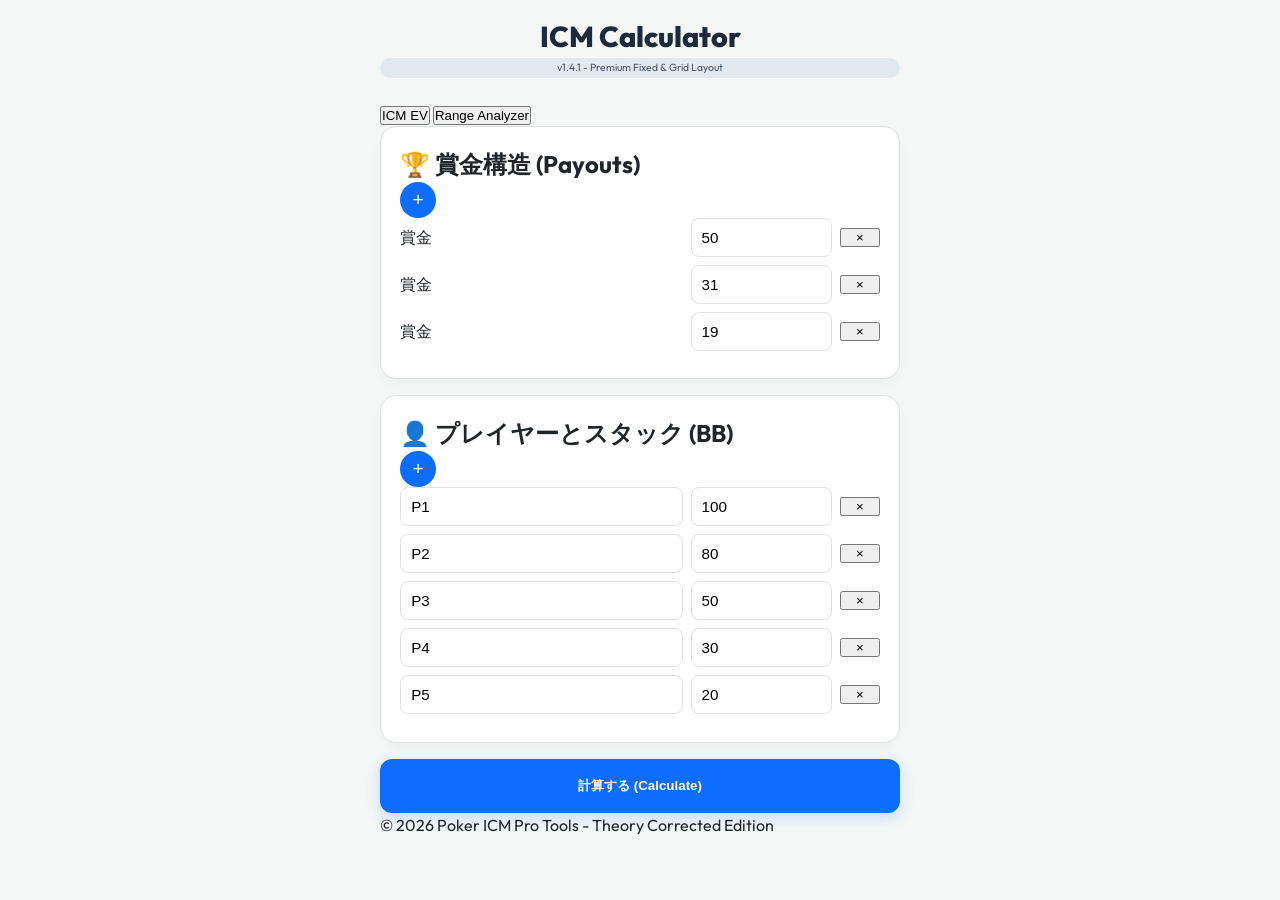
==== web/index.html @ 4cb3e979 "fix: v1.4.1 - Fix AA/KK equity model and enforce grid layout to prevent overflow. Restore rich analy" ====
<!DOCTYPE html>
<html lang="ja">
<head>
    <meta charset="UTF-8">
    <meta name="viewport" content="width=device-width, initial-scale=1.0, maximum-scale=1.0, user-scalable=no">
    <title>ICM Calculator - White v1.4.1</title>
    <link href="https://fonts.googleapis.com/css2?family=Outfit:wght@300;400;600;700;800&display=swap" rel="stylesheet">
    <link rel="stylesheet" href="style.css?v=1.4.1">
    <link rel="manifest" href="manifest.json?v=1.4.1">
</head>
<body>
    <div class="app-container">
        <header>
            <h1>ICM Calculator</h1>
            <div class="status-badge">v1.4.1 - Premium Fixed & Grid Layout</div>
        </header>

        <main>
            <div class="mode-switch">
                <button id="mode-icm" class="btn-tab active">ICM EV</button>
                <button id="mode-range" class="btn-tab">Range Analyzer</button>
            </div>

            <section class="card-section" id="payouts-section">
                <div class="section-header">
                    <h2><span class="icon">🏆</span> 賞金構造 (Payouts)</h2>
                    <button id="add-payout" class="btn-icon">+</button>
                </div>
                <div id="payout-list" class="input-list"></div>
            </section>

            <section class="card-section" id="players-section">
                <div class="section-header">
                    <h2><span class="icon">👤</span> プレイヤーとスタック (BB)</h2>
                    <button id="add-player" class="btn-icon">+</button>
                </div>
                <div id="player-list" class="input-list"></div>
            </section>

            <section class="card-section hidden" id="range-settings-section">
                <div class="section-header">
                    <h2><span class="icon">🎯</span> 分析設定 (vs All-in)</h2>
                </div>
                <div class="input-list">
                    <div class="input-row-range">
                        <label>Hero (あなた)</label>
                        <select id="hero-select" class="range-select"></select>
                    </div>
                    <div class="input-row-range">
                        <label>Villain (プッシュ側)</label>
                        <select id="villain-select" class="range-select"></select>
                    </div>
                    <div class="input-row-range">
                        <label>相手のプッシュレンジ (選択してください)</label>
                        <div class="villain-heatmap-wrapper">
                            <div id="villain-heatmap-grid" class="heatmap-grid selection-grid"></div>
                        </div>
                        <div class="range-info">
                            選択されたレンジ: <span id="villain-range-display">0.0%</span>
                            (<span id="villain-combos-display">0</span> / 1326 combos)
                        </div>
                    </div>
                    <div class="input-row-range">
                        <label>特定ハンド評価 (例: AhKd)</label>
                        <input type="text" id="specific-hand-input" placeholder="AhKd" class="text-input">
                    </div>
                </div>
            </section>

            <div class="action-container">
                <button id="calc-btn" class="btn-primary">計算する (Calculate)</button>
            </div>

            <section class="results-section hidden" id="heatmap-section">
                <h2>分析結果 (分析詳細)</h2>
                <div class="calculation-summary" id="calculation-summary-area">
                    <!-- Calculation details injected here -->
                </div>
                <div class="heatmap-wrapper">
                    <div id="heatmap-grid" class="heatmap-grid"></div>
                </div>
                <div class="heatmap-legend">
                    <span class="legend-item"><span class="box call"></span> Call</span>
                    <span class="legend-item"><span class="box fold"></span> Fold</span>
                    <span id="req-equity-display" class="req-equity">Req. Equity: 0%</span>
                </div>
            </section>

            <section class="results-section hidden" id="results-display">
                <h2>計算結果 (Prize EV)</h2>
                <div id="result-list" class="result-cards"></div>
                <div class="total-prize-pool">
                    合計賞金: <span id="total-payout-display">0</span>
                </div>
            </section>
        </main>

        <footer>
            <p>© 2026 Poker ICM Pro Tools - Theory Corrected Edition</p>
        </footer>
    </div>
    <script src="app.js?v=1.4.1"></script>
</body>
</html>
---- web/style.css ----
:root {
    --bg-light: #f4f7f6;
    --card-bg: #ffffff;
    --primary: #0d6efd;
    --primary-glow: rgba(13, 110, 253, 0.2);
    --text-main: #212529;
    --text-dim: #6c757d;
    --border: #dee2e6;
    --danger: #dc3545;
    --success: #198754;
    --warning: #ffc107;
}

* { box-sizing: border-box; margin: 0; padding: 0; }

body {
    font-family: 'Outfit', sans-serif;
    background-color: var(--bg-light);
    color: var(--text-main);
    line-height: 1.5;
    overflow-x: hidden;
}

.app-container {
    max-width: 550px;
    margin: 0 auto;
    padding: 15px;
}

header { text-align: center; margin-bottom: 1.5rem; }
h1 { font-size: 1.8rem; font-weight: 800; color: #1e293b; }

.status-badge {
    font-size: 0.65rem;
    padding: 2px 10px;
    background: #e2e8f0;
    border-radius: 100px;
    color: #475569;
}

.card-section {
    background: var(--card-bg);
    border: 1px solid var(--border);
    border-radius: 16px;
    padding: 1.2rem;
    margin-bottom: 1rem;
    box-shadow: 0 4px 12px rgba(0, 0, 0, 0.03);
}

.input-row {
    display: grid;
    grid-template-columns: 2fr 1fr 40px; /* 名前、数値、削除ボタン */
    gap: 8px;
    align-items: center;
    margin-bottom: 8px;
    width: 100%;
}

@media (max-width: 400px) {
    .input-row {
        grid-template-columns: 1fr 80px 40px;
    }
}

input, select {
    width: 100%;
    min-width: 0; /* Important! Prevents overflow in flex/grid */
    background: #ffffff;
    border: 1px solid var(--border);
    padding: 10px;
    border-radius: 8px;
    font-size: 0.95rem;
}

.btn-icon {
    background: var(--primary);
    color: white; border: none;
    width: 36px; height: 36px; border-radius: 50%;
    cursor: pointer; font-size: 1.2rem;
}

.btn-primary {
    width: 100%; padding: 18px; border-radius: 12px; border: none;
    background: var(--primary); color: white; font-weight: 700;
    box-shadow: 0 5px 15px var(--primary-glow);
}

/* 分析結果表示の復元 */
.res-card {
    background: #ffffff;
    border: 1px solid var(--border);
    border-radius: 16px;
    padding: 1.2rem;
    margin-bottom: 12px;
    border-left: 6px solid var(--primary);
    box-shadow: 0 2px 8px rgba(0,0,0,0.05);
}

.res-card-main {
    display: flex;
    justify-content: space-between;
    align-items: center;
}

.res-player { font-size: 1.1rem; font-weight: 700; }
.avg-bf-tag {
    font-size: 0.7rem; background: #f1f5f9; color: var(--primary);
    padding: 2px 8px; border-radius: 4px; margin-left: 8px;
}
.res-risk { font-size: 0.75rem; color: #f59e0b; margin-top: 2px; }
.res-ev { font-size: 1.5rem; font-weight: 800; color: var(--success); }

.res-bf-details {
    margin-top: 12px;
    padding-top: 10px;
    border-top: 1px dashed #e2e8f0;
    display: grid;
    grid-template-columns: repeat(auto-fit, minmax(130px, 1fr));
    gap: 10px;
}

.bf-row { font-size: 0.8rem; color: #64748b; }
.bf-re { color: var(--danger); font-weight: 700; font-size: 0.75rem; }

/* ヒートマップ */
.heatmap-wrapper {
    background: #fff; padding: 2px; border: 1px solid var(--border);
    border-radius: 8px; margin: 15px 0; overflow-x: auto;
}
.heatmap-grid { display: grid; grid-template-columns: repeat(13, 1fr); gap: 1px; min-width: 320px; }
.hand-cell {
    aspect-ratio: 1/1; display: flex; flex-direction: column;
    align-items: center; justify-content: center;
    font-size: 0.45rem; background: #f8fafc; color: #94a3b8;
}
.hand-cell.call { background: var(--success); color: white; font-weight: 700; }
.hand-cell.hero-target { outline: 3px solid #000; z-index: 5; }

.hidden { display: none; }
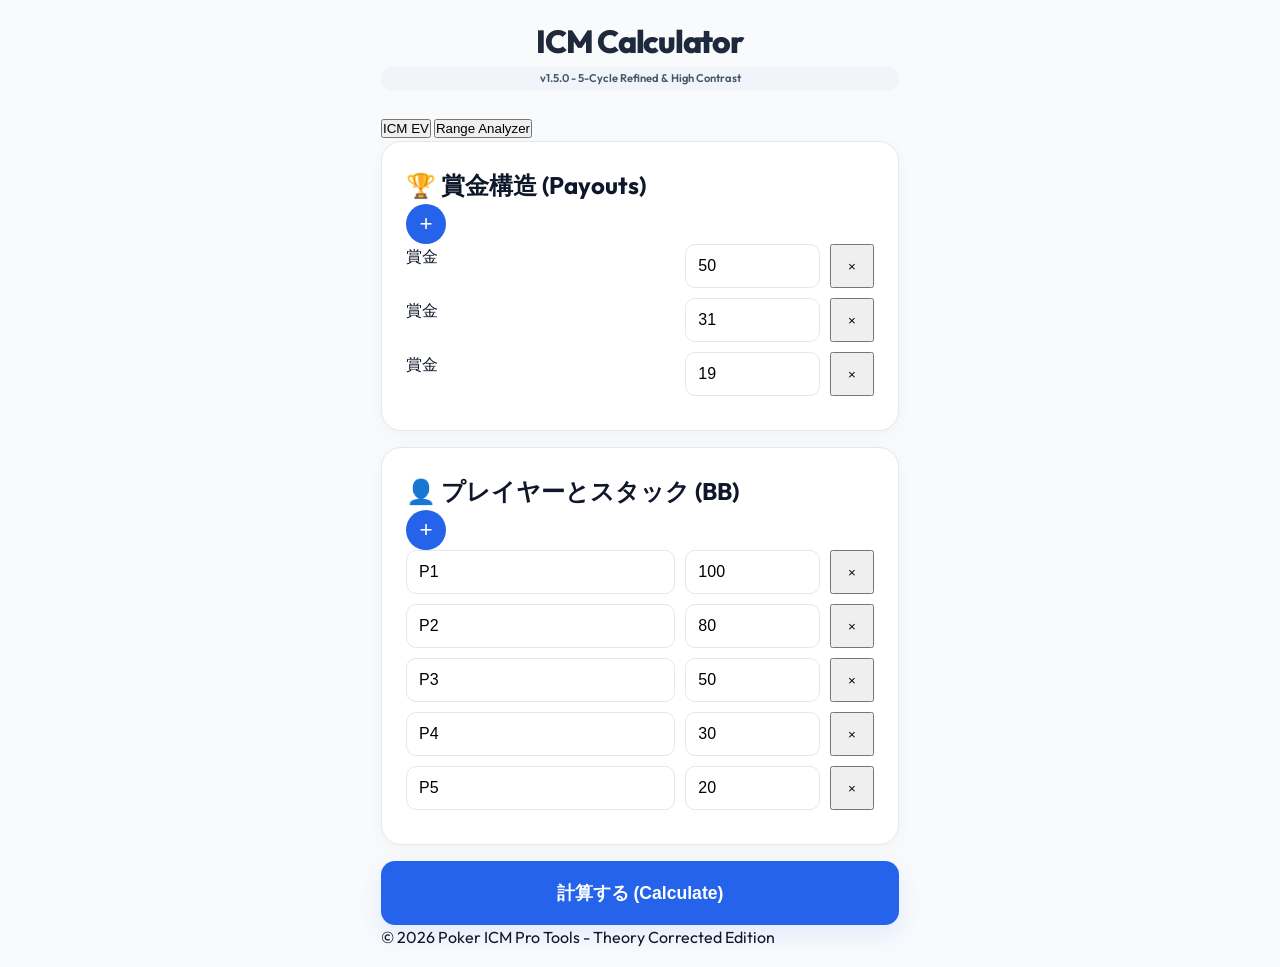
==== commit 0ecb6906: "release: v1.5.0 - Final Refined Edition. 5-cycle optimization of math, UI, and UX. High contrast col" ====
--- a/web/index.html
+++ b/web/index.html
@@ -3,16 +3,16 @@
 <head>
     <meta charset="UTF-8">
     <meta name="viewport" content="width=device-width, initial-scale=1.0, maximum-scale=1.0, user-scalable=no">
-    <title>ICM Calculator - White v1.4.1</title>
+    <title>ICM Calculator - White v1.5.0</title>
     <link href="https://fonts.googleapis.com/css2?family=Outfit:wght@300;400;600;700;800&display=swap" rel="stylesheet">
-    <link rel="stylesheet" href="style.css?v=1.4.1">
-    <link rel="manifest" href="manifest.json?v=1.4.1">
+    <link rel="stylesheet" href="style.css?v=1.5.0">
+    <link rel="manifest" href="manifest.json?v=1.5.0">
 </head>
 <body>
     <div class="app-container">
         <header>
             <h1>ICM Calculator</h1>
-            <div class="status-badge">v1.4.1 - Premium Fixed & Grid Layout</div>
+            <div class="status-badge">v1.5.0 - 5-Cycle Refined & High Contrast</div>
         </header>
 
         <main>
@@ -99,6 +99,6 @@
             <p>© 2026 Poker ICM Pro Tools - Theory Corrected Edition</p>
         </footer>
     </div>
-    <script src="app.js?v=1.4.1"></script>
+    <script src="app.js?v=1.5.0"></script>
 </body>
 </html>
--- a/web/style.css
+++ b/web/style.css
@@ -1,14 +1,15 @@
 :root {
-    --bg-light: #f4f7f6;
+    --bg-light: #f8fafc;
     --card-bg: #ffffff;
-    --primary: #0d6efd;
-    --primary-glow: rgba(13, 110, 253, 0.2);
-    --text-main: #212529;
-    --text-dim: #6c757d;
-    --border: #dee2e6;
-    --danger: #dc3545;
-    --success: #198754;
-    --warning: #ffc107;
+    --primary: #2563eb;
+    --primary-glow: rgba(37, 99, 235, 0.1);
+    --text-main: #0f172a;
+    --text-dim: #64748b;
+    --border: #e2e8f0;
+    --danger: #ef4444;    /* 鮮やかな赤 */
+    --success: #22c55e;   /* 鮮やかな緑 */
+    --warning: #f59e0b;
+    --accent: #edf2f7;
 }
 
 * { box-sizing: border-box; margin: 0; padding: 0; }
@@ -17,123 +18,109 @@
     font-family: 'Outfit', sans-serif;
     background-color: var(--bg-light);
     color: var(--text-main);
-    line-height: 1.5;
-    overflow-x: hidden;
+    line-height: 1.6;
 }
 
 .app-container {
     max-width: 550px;
     margin: 0 auto;
-    padding: 15px;
+    padding: 16px;
 }
 
 header { text-align: center; margin-bottom: 1.5rem; }
-h1 { font-size: 1.8rem; font-weight: 800; color: #1e293b; }
+h1 { font-size: 2rem; font-weight: 800; color: #1e293b; letter-spacing: -0.04em; }
 
 .status-badge {
-    font-size: 0.65rem;
-    padding: 2px 10px;
-    background: #e2e8f0;
-    border-radius: 100px;
-    color: #475569;
+    font-size: 0.7rem; padding: 3px 12px; background: #f1f5f9;
+    border-radius: 100px; color: #475569; font-weight: 600;
 }
 
 .card-section {
     background: var(--card-bg);
     border: 1px solid var(--border);
-    border-radius: 16px;
-    padding: 1.2rem;
+    border-radius: 20px;
+    padding: 1.5rem;
     margin-bottom: 1rem;
-    box-shadow: 0 4px 12px rgba(0, 0, 0, 0.03);
+    box-shadow: 0 4px 20px rgba(0, 0, 0, 0.03);
 }
 
 .input-row {
     display: grid;
-    grid-template-columns: 2fr 1fr 40px; /* 名前、数値、削除ボタン */
-    gap: 8px;
-    align-items: center;
-    margin-bottom: 8px;
-    width: 100%;
-}
-
-@media (max-width: 400px) {
-    .input-row {
-        grid-template-columns: 1fr 80px 40px;
-    }
+    grid-template-columns: 2fr 1fr 44px;
+    gap: 10px;
+    margin-bottom: 10px;
 }
 
 input, select {
-    width: 100%;
-    min-width: 0; /* Important! Prevents overflow in flex/grid */
-    background: #ffffff;
-    border: 1px solid var(--border);
-    padding: 10px;
-    border-radius: 8px;
-    font-size: 0.95rem;
+    width: 100%; min-width: 0;
+    background: #ffffff; border: 1px solid var(--border);
+    padding: 12px; border-radius: 10px; font-size: 1rem;
+    transition: all 0.2s;
 }
 
+input:focus { border-color: var(--primary); outline: none; box-shadow: 0 0 0 4px var(--primary-glow); }
+
 .btn-icon {
-    background: var(--primary);
-    color: white; border: none;
-    width: 36px; height: 36px; border-radius: 50%;
-    cursor: pointer; font-size: 1.2rem;
+    background: var(--primary); color: white; border: none;
+    width: 40px; height: 40px; border-radius: 50%;
+    cursor: pointer; font-size: 1.4rem; display: flex; align-items: center; justify-content: center;
 }
 
 .btn-primary {
-    width: 100%; padding: 18px; border-radius: 12px; border: none;
-    background: var(--primary); color: white; font-weight: 700;
-    box-shadow: 0 5px 15px var(--primary-glow);
+    width: 100%; padding: 20px; border-radius: 14px; border: none;
+    background: var(--primary); color: white; font-weight: 800; font-size: 1.1rem;
+    cursor: pointer; box-shadow: 0 10px 25px var(--primary-glow);
 }
 
-/* 分析結果表示の復元 */
+/* 分析結果：リッチ版の完全復元・進化 */
 .res-card {
-    background: #ffffff;
-    border: 1px solid var(--border);
-    border-radius: 16px;
-    padding: 1.2rem;
-    margin-bottom: 12px;
-    border-left: 6px solid var(--primary);
-    box-shadow: 0 2px 8px rgba(0,0,0,0.05);
+    background: #ffffff; border: 1px solid var(--border);
+    border-radius: 16px; padding: 1.5rem; margin-bottom: 15px;
+    border-left: 8px solid var(--primary);
+    box-shadow: 0 10px 15px -3px rgba(0, 0, 0, 0.04);
 }
 
-.res-card-main {
-    display: flex;
-    justify-content: space-between;
-    align-items: center;
+.res-card-main { display: flex; justify-content: space-between; align-items: flex-start; }
+.res-player { font-size: 1.25rem; font-weight: 800; color: #1e293b; }
+.avg-bf-tag {
+    font-size: 0.75rem; background: #eff6ff; color: var(--primary);
+    padding: 2px 10px; border-radius: 6px; margin-left: 5px; font-weight: 700;
+}
+.res-risk { font-size: 0.85rem; color: var(--warning); font-weight: 600; margin-top: 4px; }
+.res-ev { font-size: 1.8rem; font-weight: 900; color: var(--success); }
+
+.res-bf-details {
+    margin-top: 15px; padding-top: 12px; border-top: 2px solid #f1f5f9;
+    display: grid; grid-template-columns: repeat(auto-fit, minmax(140px, 1fr)); gap: 12px;
 }
 
-.res-player { font-size: 1.1rem; font-weight: 700; }
-.avg-bf-tag {
-    font-size: 0.7rem; background: #f1f5f9; color: var(--primary);
-    padding: 2px 8px; border-radius: 4px; margin-left: 8px;
-}
-.res-risk { font-size: 0.75rem; color: #f59e0b; margin-top: 2px; }
-.res-ev { font-size: 1.5rem; font-weight: 800; color: var(--success); }
+.bf-row { font-size: 0.85rem; color: #475569; padding: 6px; background: #f8fafc; border-radius: 8px; }
+.bf-val { font-weight: 800; color: #1e293b; }
+.bf-re { display: block; font-size: 0.75rem; color: var(--danger); font-weight: 700; }
 
-.res-bf-details {
-    margin-top: 12px;
-    padding-top: 10px;
-    border-top: 1px dashed #e2e8f0;
-    display: grid;
-    grid-template-columns: repeat(auto-fit, minmax(130px, 1fr));
-    gap: 10px;
-}
-
-.bf-row { font-size: 0.8rem; color: #64748b; }
-.bf-re { color: var(--danger); font-weight: 700; font-size: 0.75rem; }
-
-/* ヒートマップ */
+/* ヒートマップ：視認性の極大化 */
 .heatmap-wrapper {
-    background: #fff; padding: 2px; border: 1px solid var(--border);
-    border-radius: 8px; margin: 15px 0; overflow-x: auto;
+    background: #0f172a; padding: 3px; border-radius: 12px;
+    margin: 20px 0; overflow-x: auto;
 }
 .heatmap-grid { display: grid; grid-template-columns: repeat(13, 1fr); gap: 1px; min-width: 320px; }
 .hand-cell {
     aspect-ratio: 1/1; display: flex; flex-direction: column;
     align-items: center; justify-content: center;
-    font-size: 0.45rem; background: #f8fafc; color: #94a3b8;
+    font-size: 0.45rem; background: #1e293b; color: #64748b;
 }
-.hand-cell.call { background: var(--success); color: white; font-weight: 700; }
-.hand-cell.hero-target { outline: 3px solid #000; z-index: 5; }
+
+.hand-cell.call { background: var(--success); color: white; font-weight: 800; }
+.hand-cell.fold { background: #ef4444; color: white; opacity: 0.8; } /* 赤を復元 */
+.hand-cell .eq-val { font-size: 0.35rem; opacity: 0.9; margin-top: 1px; }
+
+.hand-cell.hero-target { outline: 4px solid #fff; box-shadow: 0 0 15px rgba(255,255,255,0.5); z-index: 10; }
 
 .hidden { display: none; }
+
+@media (max-width: 480px) {
+    .app-container { padding: 8px; }
+    h1 { font-size: 1.6rem; }
+    .res-player { font-size: 1.1rem; }
+    .res-ev { font-size: 1.5rem; }
+}
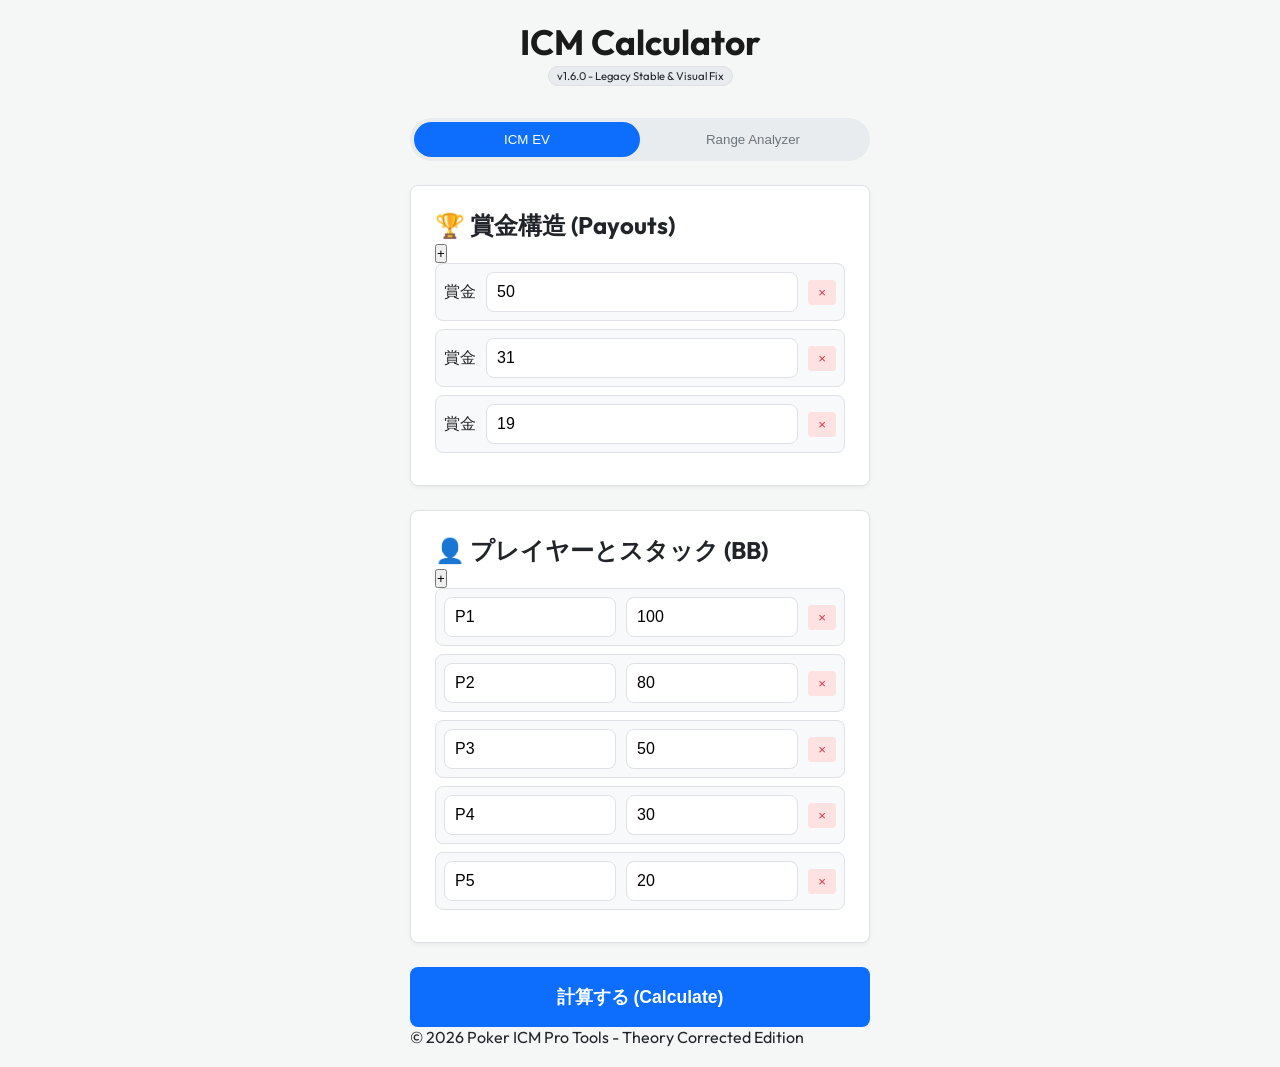
==== commit 867e2d20: "revert: Rollback to stable v1.2.1 based UI/Logic (v1.6.0). Fixed selection color bug." ====
--- a/web/index.html
+++ b/web/index.html
@@ -3,16 +3,16 @@
 <head>
     <meta charset="UTF-8">
     <meta name="viewport" content="width=device-width, initial-scale=1.0, maximum-scale=1.0, user-scalable=no">
-    <title>ICM Calculator - White v1.5.0</title>
+    <title>ICM Calculator - White v1.6.0</title>
     <link href="https://fonts.googleapis.com/css2?family=Outfit:wght@300;400;600;700;800&display=swap" rel="stylesheet">
-    <link rel="stylesheet" href="style.css?v=1.5.0">
-    <link rel="manifest" href="manifest.json?v=1.5.0">
+    <link rel="stylesheet" href="style.css?v=1.6.0">
+    <link rel="manifest" href="manifest.json?v=1.6.0">
 </head>
 <body>
     <div class="app-container">
         <header>
             <h1>ICM Calculator</h1>
-            <div class="status-badge">v1.5.0 - 5-Cycle Refined & High Contrast</div>
+            <div class="status-badge">v1.6.0 - Legacy Stable & Visual Fix</div>
         </header>
 
         <main>
@@ -99,6 +99,6 @@
             <p>© 2026 Poker ICM Pro Tools - Theory Corrected Edition</p>
         </footer>
     </div>
-    <script src="app.js?v=1.5.0"></script>
+    <script src="app.js?v=1.6.0"></script>
 </body>
 </html>
--- a/web/style.css
+++ b/web/style.css
@@ -1,126 +1,100 @@
 :root {
-    --bg-light: #f8fafc;
+    --bg-light: #f4f7f6;
     --card-bg: #ffffff;
-    --primary: #2563eb;
-    --primary-glow: rgba(37, 99, 235, 0.1);
-    --text-main: #0f172a;
-    --text-dim: #64748b;
-    --border: #e2e8f0;
-    --danger: #ef4444;    /* 鮮やかな赤 */
-    --success: #22c55e;   /* 鮮やかな緑 */
-    --warning: #f59e0b;
-    --accent: #edf2f7;
+    --primary: #0d6efd;
+    --text-main: #212529;
+    --text-dim: #6c757d;
+    --border: #dee2e6;
+    --danger: #dc3545;
+    --success: #198754;
+    --warning: #ffc107;
+    --orange: #fd7e14;
 }
 
 * { box-sizing: border-box; margin: 0; padding: 0; }
 
 body {
-    font-family: 'Outfit', sans-serif;
+    font-family: 'Outfit', -apple-system, sans-serif;
     background-color: var(--bg-light);
     color: var(--text-main);
-    line-height: 1.6;
 }
 
 .app-container {
-    max-width: 550px;
+    max-width: 500px;
     margin: 0 auto;
-    padding: 16px;
+    padding: 20px;
 }
 
-header { text-align: center; margin-bottom: 1.5rem; }
-h1 { font-size: 2rem; font-weight: 800; color: #1e293b; letter-spacing: -0.04em; }
+header { text-align: center; margin-bottom: 2rem; }
+h1 { font-size: 2.2rem; font-weight: 700; color: #1a1a1a; }
 
 .status-badge {
-    font-size: 0.7rem; padding: 3px 12px; background: #f1f5f9;
-    border-radius: 100px; color: #475569; font-weight: 600;
+    display: inline-block; font-size: 0.7rem; padding: 2px 8px;
+    background: #e9ecef; border: 1px solid var(--border); border-radius: 100px;
 }
 
 .card-section {
-    background: var(--card-bg);
-    border: 1px solid var(--border);
-    border-radius: 20px;
-    padding: 1.5rem;
-    margin-bottom: 1rem;
-    box-shadow: 0 4px 20px rgba(0, 0, 0, 0.03);
+    background: var(--card-bg); border: 1px solid var(--border);
+    border-radius: 8px; padding: 1.5rem; margin-bottom: 1.5rem;
+    box-shadow: 0 2px 4px rgba(0,0,0,0.05);
 }
 
 .input-row {
-    display: grid;
-    grid-template-columns: 2fr 1fr 44px;
-    gap: 10px;
-    margin-bottom: 10px;
+    display: flex; gap: 10px; align-items: center;
+    background: #f8f9fa; padding: 8px; border-radius: 8px;
+    margin-bottom: 8px; border: 1px solid var(--border);
 }
 
-input, select {
-    width: 100%; min-width: 0;
-    background: #ffffff; border: 1px solid var(--border);
-    padding: 12px; border-radius: 10px; font-size: 1rem;
-    transition: all 0.2s;
+input { flex: 1; padding: 10px; border-radius: 8px; border: 1px solid var(--border); font-size: 1rem; min-width: 0; }
+.btn-remove { background: #fee2e2; color: var(--danger); border: none; padding: 5px 10px; border-radius: 4px; cursor: pointer; }
+
+.btn-primary {
+    width: 100%; padding: 18px; border-radius: 8px; border: none;
+    background: var(--primary); color: white; font-size: 1.1rem; font-weight: 600;
+    cursor: pointer;
 }
 
-input:focus { border-color: var(--primary); outline: none; box-shadow: 0 0 0 4px var(--primary-glow); }
-
-.btn-icon {
-    background: var(--primary); color: white; border: none;
-    width: 40px; height: 40px; border-radius: 50%;
-    cursor: pointer; font-size: 1.4rem; display: flex; align-items: center; justify-content: center;
+.res-card {
+    background: #ffffff; border: 1px solid var(--border); border-radius: 8px;
+    padding: 1.2rem; margin-bottom: 12px; border-left: 5px solid var(--primary);
 }
 
-.btn-primary {
-    width: 100%; padding: 20px; border-radius: 14px; border: none;
-    background: var(--primary); color: white; font-weight: 800; font-size: 1.1rem;
-    cursor: pointer; box-shadow: 0 10px 25px var(--primary-glow);
+.res-card-main { display: flex; justify-content: space-between; align-items: center; }
+.res-player { font-size: 1.1rem; font-weight: 600; }
+.avg-bf-tag { font-size: 0.7rem; background: #e9ecef; padding: 2px 6px; border-radius: 4px; margin-left: 8px; }
+.res-risk { font-size: 0.75rem; color: var(--warning); font-weight: 600; }
+.res-ev { font-size: 1.4rem; font-weight: 700; color: var(--success); }
+
+.res-bf-details {
+    margin-top: 10px; padding-top: 8px; border-top: 1px dashed var(--border);
+    display: grid; grid-template-columns: repeat(auto-fit, minmax(130px, 1fr)); gap: 8px;
+}
+.bf-row { font-size: 0.8rem; color: var(--text-dim); }
+.bf-re { font-weight: 600; color: var(--danger); font-size: 0.7rem; }
+
+/* ヒートマップ */
+.heatmap-wrapper {
+    background: #ffffff; padding: 4px; border: 1px solid var(--border);
+    border-radius: 4px; margin: 1.5rem 0; overflow-x: auto;
+}
+.heatmap-grid { display: grid; grid-template-columns: repeat(13, 1fr); gap: 1px; min-width: 360px; }
+.hand-cell {
+    aspect-ratio: 1/1; display: flex; flex-direction: column; align-items: center; justify-content: center;
+    font-size: 0.45rem; background: #f8f9fa; color: #adb5bd;
 }
 
-/* 分析結果：リッチ版の完全復元・進化 */
-.res-card {
-    background: #ffffff; border: 1px solid var(--border);
-    border-radius: 16px; padding: 1.5rem; margin-bottom: 15px;
-    border-left: 8px solid var(--primary);
-    box-shadow: 0 10px 15px -3px rgba(0, 0, 0, 0.04);
+/* ★ 重要：選択したレンジに色を確実に付けるための修正 ★ */
+.selection-grid .hand-cell.selected {
+    background-color: var(--orange) !important;
+    color: white !important;
+    font-weight: 700 !important;
 }
 
-.res-card-main { display: flex; justify-content: space-between; align-items: flex-start; }
-.res-player { font-size: 1.25rem; font-weight: 800; color: #1e293b; }
-.avg-bf-tag {
-    font-size: 0.75rem; background: #eff6ff; color: var(--primary);
-    padding: 2px 10px; border-radius: 6px; margin-left: 5px; font-weight: 700;
-}
-.res-risk { font-size: 0.85rem; color: var(--warning); font-weight: 600; margin-top: 4px; }
-.res-ev { font-size: 1.8rem; font-weight: 900; color: var(--success); }
-
-.res-bf-details {
-    margin-top: 15px; padding-top: 12px; border-top: 2px solid #f1f5f9;
-    display: grid; grid-template-columns: repeat(auto-fit, minmax(140px, 1fr)); gap: 12px;
-}
-
-.bf-row { font-size: 0.85rem; color: #475569; padding: 6px; background: #f8fafc; border-radius: 8px; }
-.bf-val { font-weight: 800; color: #1e293b; }
-.bf-re { display: block; font-size: 0.75rem; color: var(--danger); font-weight: 700; }
-
-/* ヒートマップ：視認性の極大化 */
-.heatmap-wrapper {
-    background: #0f172a; padding: 3px; border-radius: 12px;
-    margin: 20px 0; overflow-x: auto;
-}
-.heatmap-grid { display: grid; grid-template-columns: repeat(13, 1fr); gap: 1px; min-width: 320px; }
-.hand-cell {
-    aspect-ratio: 1/1; display: flex; flex-direction: column;
-    align-items: center; justify-content: center;
-    font-size: 0.45rem; background: #1e293b; color: #64748b;
-}
-
-.hand-cell.call { background: var(--success); color: white; font-weight: 800; }
-.hand-cell.fold { background: #ef4444; color: white; opacity: 0.8; } /* 赤を復元 */
-.hand-cell .eq-val { font-size: 0.35rem; opacity: 0.9; margin-top: 1px; }
-
-.hand-cell.hero-target { outline: 4px solid #fff; box-shadow: 0 0 15px rgba(255,255,255,0.5); z-index: 10; }
+.hand-cell.call { background-color: var(--success) !important; color: white !important; font-weight: 700 !important; }
+.hand-cell.fold { background-color: #f1f3f5; }
+.hand-cell.hero-target { outline: 3px solid #000; z-index: 5; }
 
 .hidden { display: none; }
-
-@media (max-width: 480px) {
-    .app-container { padding: 8px; }
-    h1 { font-size: 1.6rem; }
-    .res-player { font-size: 1.1rem; }
-    .res-ev { font-size: 1.5rem; }
-}
+.mode-switch { display: flex; background: #e9ecef; border-radius: 100px; padding: 4px; margin-bottom: 1.5rem; }
+.btn-tab { flex: 1; border: none; background: transparent; padding: 10px; border-radius: 100px; cursor: pointer; color: var(--text-dim); }
+.btn-tab.active { background: var(--primary); color: white; }
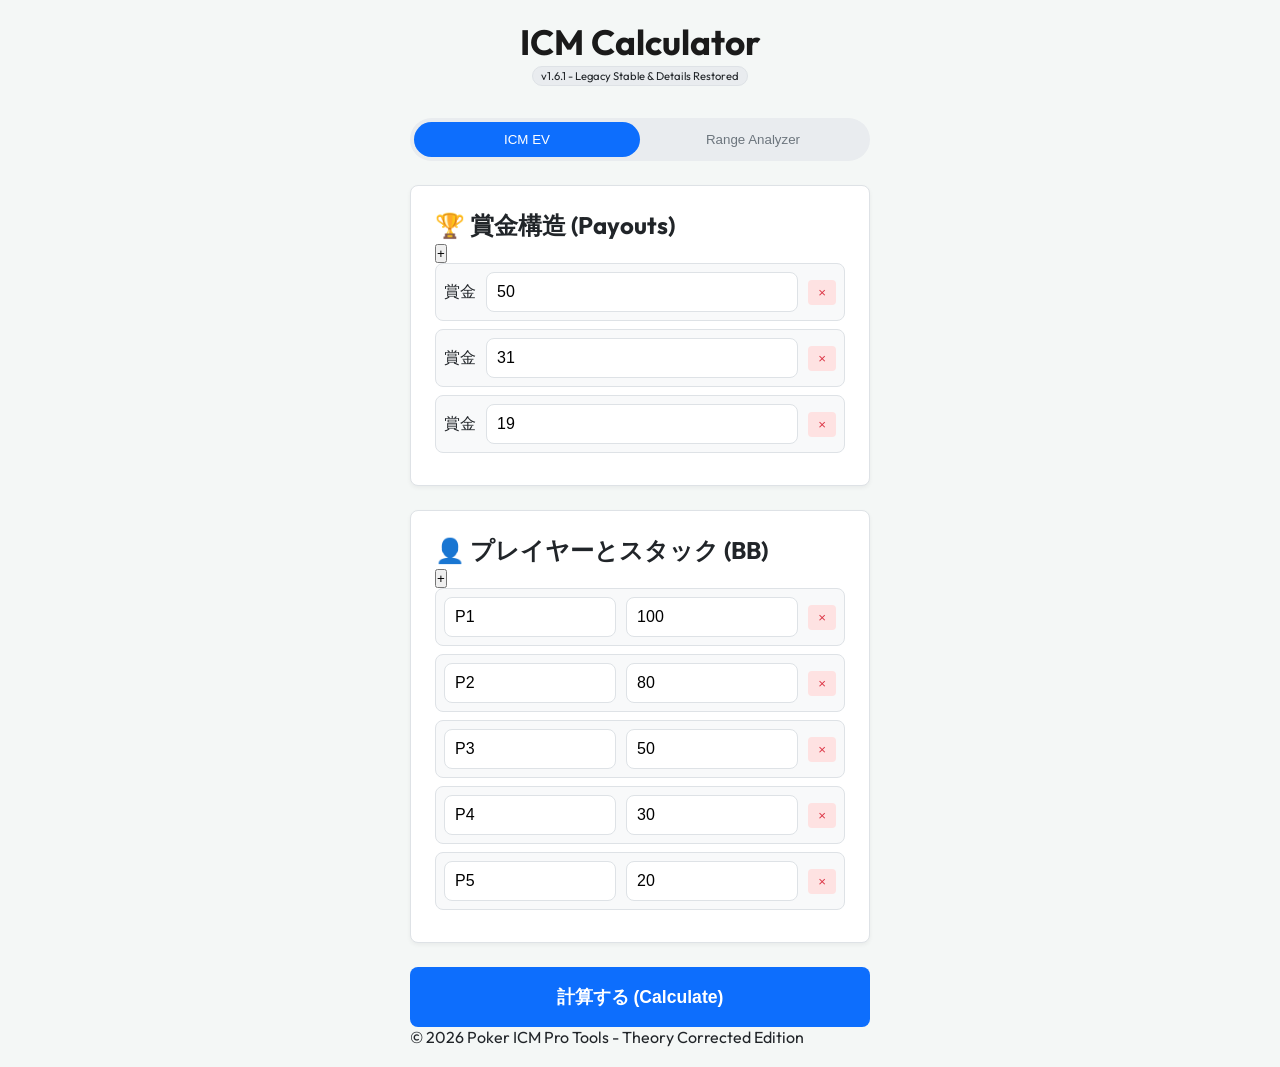
==== commit 92b6a79e: "feat: Restore full analysis details (BF/RE list) in result cards (v1.6.1)." ====
--- a/web/index.html
+++ b/web/index.html
@@ -3,16 +3,16 @@
 <head>
     <meta charset="UTF-8">
     <meta name="viewport" content="width=device-width, initial-scale=1.0, maximum-scale=1.0, user-scalable=no">
-    <title>ICM Calculator - White v1.6.0</title>
+    <title>ICM Calculator - White v1.6.1</title>
     <link href="https://fonts.googleapis.com/css2?family=Outfit:wght@300;400;600;700;800&display=swap" rel="stylesheet">
-    <link rel="stylesheet" href="style.css?v=1.6.0">
-    <link rel="manifest" href="manifest.json?v=1.6.0">
+    <link rel="stylesheet" href="style.css?v=1.6.1">
+    <link rel="manifest" href="manifest.json?v=1.6.1">
 </head>
 <body>
     <div class="app-container">
         <header>
             <h1>ICM Calculator</h1>
-            <div class="status-badge">v1.6.0 - Legacy Stable & Visual Fix</div>
+            <div class="status-badge">v1.6.1 - Legacy Stable & Details Restored</div>
         </header>
 
         <main>
@@ -99,6 +99,6 @@
             <p>© 2026 Poker ICM Pro Tools - Theory Corrected Edition</p>
         </footer>
     </div>
-    <script src="app.js?v=1.6.0"></script>
+    <script src="app.js?v=1.6.1"></script>
 </body>
 </html>
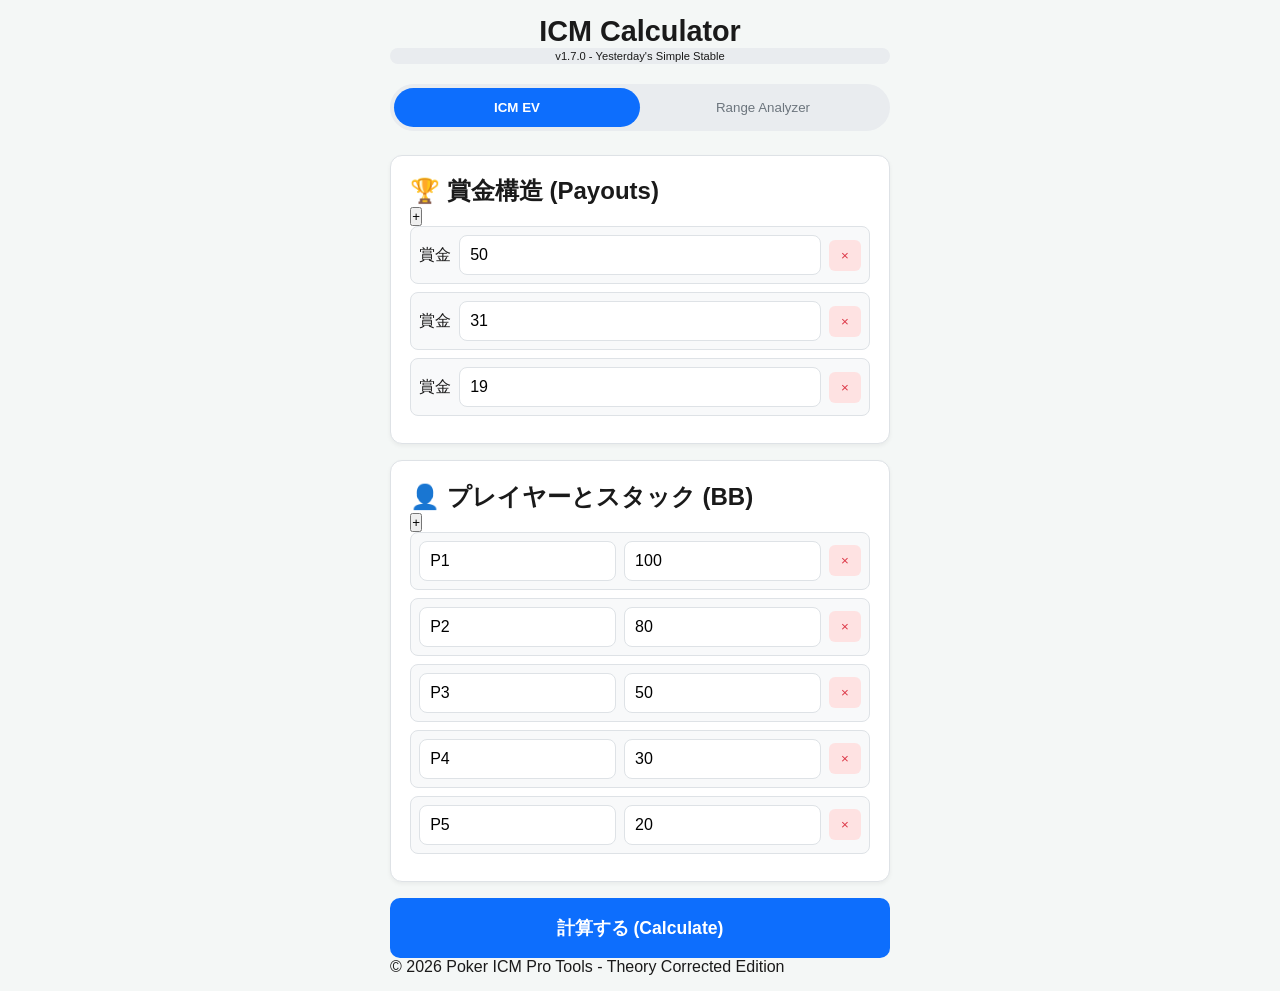
==== commit c9e8c316: "revert: Successfully restored yesterday's simple stable version (v1.7.0). Fixed range selection colo" ====
--- a/web/index.html
+++ b/web/index.html
@@ -3,16 +3,16 @@
 <head>
     <meta charset="UTF-8">
     <meta name="viewport" content="width=device-width, initial-scale=1.0, maximum-scale=1.0, user-scalable=no">
-    <title>ICM Calculator - White v1.6.1</title>
+    <title>ICM Calculator - White v1.7.0</title>
     <link href="https://fonts.googleapis.com/css2?family=Outfit:wght@300;400;600;700;800&display=swap" rel="stylesheet">
-    <link rel="stylesheet" href="style.css?v=1.6.1">
-    <link rel="manifest" href="manifest.json?v=1.6.1">
+    <link rel="stylesheet" href="style.css?v=1.7.0">
+    <link rel="manifest" href="manifest.json?v=1.7.0">
 </head>
 <body>
     <div class="app-container">
         <header>
             <h1>ICM Calculator</h1>
-            <div class="status-badge">v1.6.1 - Legacy Stable & Details Restored</div>
+            <div class="status-badge">v1.7.0 - Yesterday's Simple Stable</div>
         </header>
 
         <main>
@@ -99,6 +99,6 @@
             <p>© 2026 Poker ICM Pro Tools - Theory Corrected Edition</p>
         </footer>
     </div>
-    <script src="app.js?v=1.6.1"></script>
+    <script src="app.js?v=1.7.0"></script>
 </body>
 </html>
--- a/web/style.css
+++ b/web/style.css
@@ -2,99 +2,98 @@
     --bg-light: #f4f7f6;
     --card-bg: #ffffff;
     --primary: #0d6efd;
-    --text-main: #212529;
+    --text-main: #1a1a1a;
     --text-dim: #6c757d;
     --border: #dee2e6;
     --danger: #dc3545;
     --success: #198754;
-    --warning: #ffc107;
-    --orange: #fd7e14;
+    --warning: #f59e0b;
+    --selected-orange: #fd7e14; /* 選択時の色 */
 }
 
 * { box-sizing: border-box; margin: 0; padding: 0; }
 
 body {
-    font-family: 'Outfit', -apple-system, sans-serif;
+    font-family: -apple-system, BlinkMacSystemFont, "Segoe UI", Roboto, sans-serif;
     background-color: var(--bg-light);
     color: var(--text-main);
+    padding: 15px;
 }
 
 .app-container {
     max-width: 500px;
     margin: 0 auto;
-    padding: 20px;
 }
 
-header { text-align: center; margin-bottom: 2rem; }
-h1 { font-size: 2.2rem; font-weight: 700; color: #1a1a1a; }
+header { text-align: center; margin-bottom: 20px; }
+h1 { font-size: 1.8rem; font-weight: 800; }
 
 .status-badge {
-    display: inline-block; font-size: 0.7rem; padding: 2px 8px;
-    background: #e9ecef; border: 1px solid var(--border); border-radius: 100px;
+    font-size: 0.7rem; background: #e9ecef; padding: 2px 10px; border-radius: 100px;
 }
 
 .card-section {
     background: var(--card-bg); border: 1px solid var(--border);
-    border-radius: 8px; padding: 1.5rem; margin-bottom: 1.5rem;
+    border-radius: 12px; padding: 1.2rem; margin-bottom: 1rem;
     box-shadow: 0 2px 4px rgba(0,0,0,0.05);
 }
 
 .input-row {
-    display: flex; gap: 10px; align-items: center;
-    background: #f8f9fa; padding: 8px; border-radius: 8px;
-    margin-bottom: 8px; border: 1px solid var(--border);
+    display: flex; gap: 8px; align-items: center; margin-bottom: 8px;
+    background: #f8f9fa; padding: 8px; border-radius: 8px; border: 1px solid var(--border);
 }
 
 input { flex: 1; padding: 10px; border-radius: 8px; border: 1px solid var(--border); font-size: 1rem; min-width: 0; }
-.btn-remove { background: #fee2e2; color: var(--danger); border: none; padding: 5px 10px; border-radius: 4px; cursor: pointer; }
+.btn-remove { background: #fee2e2; color: var(--danger); border: none; padding: 8px 12px; border-radius: 6px; cursor: pointer; }
 
 .btn-primary {
-    width: 100%; padding: 18px; border-radius: 8px; border: none;
-    background: var(--primary); color: white; font-size: 1.1rem; font-weight: 600;
-    cursor: pointer;
+    width: 100%; padding: 18px; border-radius: 10px; border: none;
+    background: var(--primary); color: white; font-weight: 700; font-size: 1.1rem; cursor: pointer;
 }
 
+/* 分析詳細カード */
 .res-card {
+    background: #ffffff; border: 1px solid var(--border); border-radius: 10px;
+    padding: 1.2rem; margin-bottom: 15px; border-left: 6px solid var(--primary);
+}
+.res-card-main { display: flex; justify-content: space-between; align-items: center; }
+.res-player { font-size: 1.1rem; font-weight: 700; }
+.res-ev { font-size: 1.6rem; font-weight: 800; color: var(--success); }
+.res-risk { font-size: 0.8rem; color: var(--warning); margin-top: 4px; font-weight: 600; }
+
+.res-bf-details {
+    margin-top: 12px; padding-top: 10px; border-top: 1px dashed var(--border);
+    display: grid; grid-template-columns: 1fr 1fr; gap: 10px;
+}
+.bf-row { font-size: 0.85rem; color: var(--text-dim); }
+.bf-row strong { color: var(--text-main); }
+.bf-re { display: block; color: var(--danger); font-size: 0.75rem; font-weight: 700; }
+
+/* ヒートマップ：昨日の使いやすさを再現 */
+.heatmap-wrapper {
     background: #ffffff; border: 1px solid var(--border); border-radius: 8px;
-    padding: 1.2rem; margin-bottom: 12px; border-left: 5px solid var(--primary);
+    padding: 4px; margin: 20px 0; overflow-x: auto;
+}
+.heatmap-grid { display: grid; grid-template-columns: repeat(13, 1fr); gap: 1px; min-width: 320px; background: #e2e8f0; }
+.hand-cell {
+    aspect-ratio: 1/1; display: flex; flex-direction: column;
+    align-items: center; justify-content: center;
+    font-size: 0.45rem; background: #f8f9fa; color: #94a3b8;
 }
 
-.res-card-main { display: flex; justify-content: space-between; align-items: center; }
-.res-player { font-size: 1.1rem; font-weight: 600; }
-.avg-bf-tag { font-size: 0.7rem; background: #e9ecef; padding: 2px 6px; border-radius: 4px; margin-left: 8px; }
-.res-risk { font-size: 0.75rem; color: var(--warning); font-weight: 600; }
-.res-ev { font-size: 1.4rem; font-weight: 700; color: var(--success); }
-
-.res-bf-details {
-    margin-top: 10px; padding-top: 8px; border-top: 1px dashed var(--border);
-    display: grid; grid-template-columns: repeat(auto-fit, minmax(130px, 1fr)); gap: 8px;
-}
-.bf-row { font-size: 0.8rem; color: var(--text-dim); }
-.bf-re { font-weight: 600; color: var(--danger); font-size: 0.7rem; }
-
-/* ヒートマップ */
-.heatmap-wrapper {
-    background: #ffffff; padding: 4px; border: 1px solid var(--border);
-    border-radius: 4px; margin: 1.5rem 0; overflow-x: auto;
-}
-.heatmap-grid { display: grid; grid-template-columns: repeat(13, 1fr); gap: 1px; min-width: 360px; }
-.hand-cell {
-    aspect-ratio: 1/1; display: flex; flex-direction: column; align-items: center; justify-content: center;
-    font-size: 0.45rem; background: #f8f9fa; color: #adb5bd;
+/* ★ 選択したハンドに確実に色を付ける設定 ★ */
+.hand-cell.selected {
+    background-color: var(--selected-orange) !important;
+    color: white !important;
+    font-weight: 800 !important;
 }
 
-/* ★ 重要：選択したレンジに色を確実に付けるための修正 ★ */
-.selection-grid .hand-cell.selected {
-    background-color: var(--orange) !important;
-    color: white !important;
-    font-weight: 700 !important;
-}
-
-.hand-cell.call { background-color: var(--success) !important; color: white !important; font-weight: 700 !important; }
+/* 判定色 */
+.hand-cell.call { background-color: var(--success) !important; color: white !important; font-weight: 800 !important; }
 .hand-cell.fold { background-color: #f1f3f5; }
-.hand-cell.hero-target { outline: 3px solid #000; z-index: 5; }
+.hand-cell.hero-target { outline: 3px solid #000; z-index: 10; }
 
 .hidden { display: none; }
 .mode-switch { display: flex; background: #e9ecef; border-radius: 100px; padding: 4px; margin-bottom: 1.5rem; }
-.btn-tab { flex: 1; border: none; background: transparent; padding: 10px; border-radius: 100px; cursor: pointer; color: var(--text-dim); }
-.btn-tab.active { background: var(--primary); color: white; }
+.btn-tab { flex: 1; border: none; background: transparent; padding: 12px; border-radius: 100px; cursor: pointer; color: var(--text-dim); }
+.btn-tab.active { background: var(--primary); color: white; font-weight: 600; }
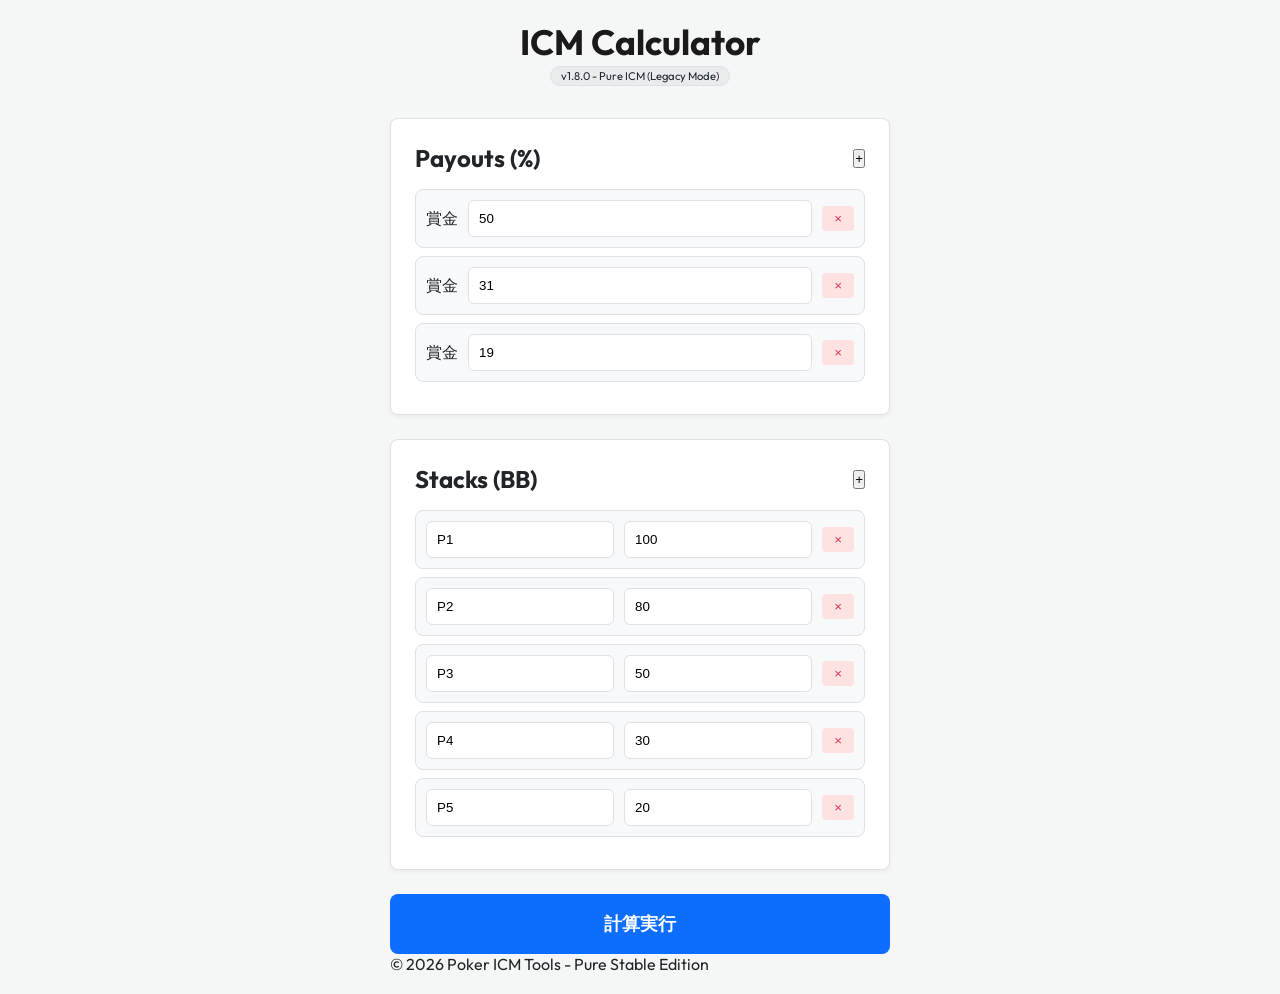
==== commit 3dbf7ad7: "revert: Remove Range Analyzer and rollback to today's first stable ICM version (v1.8.0)." ====
--- a/web/index.html
+++ b/web/index.html
@@ -3,102 +3,51 @@
 <head>
     <meta charset="UTF-8">
     <meta name="viewport" content="width=device-width, initial-scale=1.0, maximum-scale=1.0, user-scalable=no">
-    <title>ICM Calculator - White v1.7.0</title>
+    <title>ICM Calculator - Pure v1.8.0</title>
     <link href="https://fonts.googleapis.com/css2?family=Outfit:wght@300;400;600;700;800&display=swap" rel="stylesheet">
-    <link rel="stylesheet" href="style.css?v=1.7.0">
-    <link rel="manifest" href="manifest.json?v=1.7.0">
+    <link rel="stylesheet" href="style.css?v=1.8.0">
 </head>
 <body>
     <div class="app-container">
         <header>
             <h1>ICM Calculator</h1>
-            <div class="status-badge">v1.7.0 - Yesterday's Simple Stable</div>
+            <div class="status-badge">v1.8.0 - Pure ICM (Legacy Mode)</div>
         </header>
 
         <main>
-            <div class="mode-switch">
-                <button id="mode-icm" class="btn-tab active">ICM EV</button>
-                <button id="mode-range" class="btn-tab">Range Analyzer</button>
-            </div>
-
-            <section class="card-section" id="payouts-section">
+            <!-- 賞金設定 -->
+            <section class="card-section">
                 <div class="section-header">
-                    <h2><span class="icon">🏆</span> 賞金構造 (Payouts)</h2>
+                    <h2>Payouts (%)</h2>
                     <button id="add-payout" class="btn-icon">+</button>
                 </div>
                 <div id="payout-list" class="input-list"></div>
             </section>
 
-            <section class="card-section" id="players-section">
+            <!-- プレイヤー設定 -->
+            <section class="card-section">
                 <div class="section-header">
-                    <h2><span class="icon">👤</span> プレイヤーとスタック (BB)</h2>
+                    <h2>Stacks (BB)</h2>
                     <button id="add-player" class="btn-icon">+</button>
                 </div>
                 <div id="player-list" class="input-list"></div>
             </section>
 
-            <section class="card-section hidden" id="range-settings-section">
+            <button id="calc-btn" class="btn-primary">計算実行</button>
+
+            <!-- 計算結果表示エリア -->
+            <section id="results-display" class="card-section hidden" style="margin-top: 2rem;">
                 <div class="section-header">
-                    <h2><span class="icon">🎯</span> 分析設定 (vs All-in)</h2>
+                    <h2>Analysis Results</h2>
                 </div>
-                <div class="input-list">
-                    <div class="input-row-range">
-                        <label>Hero (あなた)</label>
-                        <select id="hero-select" class="range-select"></select>
-                    </div>
-                    <div class="input-row-range">
-                        <label>Villain (プッシュ側)</label>
-                        <select id="villain-select" class="range-select"></select>
-                    </div>
-                    <div class="input-row-range">
-                        <label>相手のプッシュレンジ (選択してください)</label>
-                        <div class="villain-heatmap-wrapper">
-                            <div id="villain-heatmap-grid" class="heatmap-grid selection-grid"></div>
-                        </div>
-                        <div class="range-info">
-                            選択されたレンジ: <span id="villain-range-display">0.0%</span>
-                            (<span id="villain-combos-display">0</span> / 1326 combos)
-                        </div>
-                    </div>
-                    <div class="input-row-range">
-                        <label>特定ハンド評価 (例: AhKd)</label>
-                        <input type="text" id="specific-hand-input" placeholder="AhKd" class="text-input">
-                    </div>
-                </div>
-            </section>
-
-            <div class="action-container">
-                <button id="calc-btn" class="btn-primary">計算する (Calculate)</button>
-            </div>
-
-            <section class="results-section hidden" id="heatmap-section">
-                <h2>分析結果 (分析詳細)</h2>
-                <div class="calculation-summary" id="calculation-summary-area">
-                    <!-- Calculation details injected here -->
-                </div>
-                <div class="heatmap-wrapper">
-                    <div id="heatmap-grid" class="heatmap-grid"></div>
-                </div>
-                <div class="heatmap-legend">
-                    <span class="legend-item"><span class="box call"></span> Call</span>
-                    <span class="legend-item"><span class="box fold"></span> Fold</span>
-                    <span id="req-equity-display" class="req-equity">Req. Equity: 0%</span>
-                </div>
-            </section>
-
-            <section class="results-section hidden" id="results-display">
-                <h2>計算結果 (Prize EV)</h2>
-                <div id="result-list" class="result-cards"></div>
-                <div class="total-prize-pool">
-                    合計賞金: <span id="total-payout-display">0</span>
-                </div>
+                <div id="result-list"></div>
             </section>
         </main>
 
         <footer>
-            <p>© 2026 Poker ICM Pro Tools - Theory Corrected Edition</p>
+            <p>© 2026 Poker ICM Tools - Pure Stable Edition</p>
         </footer>
     </div>
-    <script src="app.js?v=1.7.0"></script>
+    <script src="app.js?v=1.8.0"></script>
 </body>
 </html>
--- a/web/style.css
+++ b/web/style.css
@@ -2,22 +2,21 @@
     --bg-light: #f4f7f6;
     --card-bg: #ffffff;
     --primary: #0d6efd;
-    --text-main: #1a1a1a;
+    --text-main: #212529;
     --text-dim: #6c757d;
     --border: #dee2e6;
     --danger: #dc3545;
     --success: #198754;
-    --warning: #f59e0b;
-    --selected-orange: #fd7e14; /* 選択時の色 */
+    --warning: #ffc107;
 }
 
 * { box-sizing: border-box; margin: 0; padding: 0; }
 
 body {
-    font-family: -apple-system, BlinkMacSystemFont, "Segoe UI", Roboto, sans-serif;
+    font-family: 'Outfit', sans-serif;
     background-color: var(--bg-light);
     color: var(--text-main);
-    padding: 15px;
+    padding: 20px;
 }
 
 .app-container {
@@ -25,75 +24,56 @@
     margin: 0 auto;
 }
 
-header { text-align: center; margin-bottom: 20px; }
-h1 { font-size: 1.8rem; font-weight: 800; }
+header { text-align: center; margin-bottom: 2rem; }
+h1 { font-size: 2.2rem; font-weight: 700; color: #1a1a1a; }
 
 .status-badge {
-    font-size: 0.7rem; background: #e9ecef; padding: 2px 10px; border-radius: 100px;
+    display: inline-block; font-size: 0.7rem; padding: 2px 10px;
+    background: #e9ecef; border: 1px solid var(--border); border-radius: 100px;
 }
 
 .card-section {
     background: var(--card-bg); border: 1px solid var(--border);
-    border-radius: 12px; padding: 1.2rem; margin-bottom: 1rem;
+    border-radius: 8px; padding: 1.5rem; margin-bottom: 1.5rem;
     box-shadow: 0 2px 4px rgba(0,0,0,0.05);
 }
 
-.input-row {
-    display: flex; gap: 8px; align-items: center; margin-bottom: 8px;
-    background: #f8f9fa; padding: 8px; border-radius: 8px; border: 1px solid var(--border);
+.section-header {
+    display: flex; justify-content: space-between; align-items: center; margin-bottom: 1rem;
 }
 
-input { flex: 1; padding: 10px; border-radius: 8px; border: 1px solid var(--border); font-size: 1rem; min-width: 0; }
-.btn-remove { background: #fee2e2; color: var(--danger); border: none; padding: 8px 12px; border-radius: 6px; cursor: pointer; }
+.input-row {
+    display: flex; gap: 10px; align-items: center; margin-bottom: 8px;
+    background: #f8f9fa; padding: 10px; border-radius: 8px; border: 1px solid var(--border);
+}
+
+input {
+    flex: 1; min-width: 0; padding: 10px; border-radius: 6px; border: 1px solid var(--border);
+}
+
+.btn-remove { background: #fee2e2; color: var(--danger); border: none; padding: 5px 12px; border-radius: 4px; cursor: pointer; }
 
 .btn-primary {
-    width: 100%; padding: 18px; border-radius: 10px; border: none;
-    background: var(--primary); color: white; font-weight: 700; font-size: 1.1rem; cursor: pointer;
+    width: 100%; padding: 18px; border-radius: 8px; border: none;
+    background: var(--primary); color: white; font-size: 1.1rem; font-weight: 600;
 }
 
-/* 分析詳細カード */
+/* 計算結果 */
 .res-card {
-    background: #ffffff; border: 1px solid var(--border); border-radius: 10px;
-    padding: 1.2rem; margin-bottom: 15px; border-left: 6px solid var(--primary);
+    background: #ffffff; border: 1px solid var(--border); border-radius: 8px;
+    padding: 1.2rem; margin-bottom: 12px; border-left: 6px solid var(--primary);
 }
 .res-card-main { display: flex; justify-content: space-between; align-items: center; }
-.res-player { font-size: 1.1rem; font-weight: 700; }
+.res-player { font-size: 1.2rem; font-weight: 700; }
 .res-ev { font-size: 1.6rem; font-weight: 800; color: var(--success); }
-.res-risk { font-size: 0.8rem; color: var(--warning); margin-top: 4px; font-weight: 600; }
+.res-risk { font-size: 0.8rem; color: var(--warning); font-weight: 600; margin-top: 4px; }
 
 .res-bf-details {
-    margin-top: 12px; padding-top: 10px; border-top: 1px dashed var(--border);
+    margin-top: 10px; padding-top: 10px; border-top: 1px dashed var(--border);
     display: grid; grid-template-columns: 1fr 1fr; gap: 10px;
 }
 .bf-row { font-size: 0.85rem; color: var(--text-dim); }
 .bf-row strong { color: var(--text-main); }
 .bf-re { display: block; color: var(--danger); font-size: 0.75rem; font-weight: 700; }
 
-/* ヒートマップ：昨日の使いやすさを再現 */
-.heatmap-wrapper {
-    background: #ffffff; border: 1px solid var(--border); border-radius: 8px;
-    padding: 4px; margin: 20px 0; overflow-x: auto;
-}
-.heatmap-grid { display: grid; grid-template-columns: repeat(13, 1fr); gap: 1px; min-width: 320px; background: #e2e8f0; }
-.hand-cell {
-    aspect-ratio: 1/1; display: flex; flex-direction: column;
-    align-items: center; justify-content: center;
-    font-size: 0.45rem; background: #f8f9fa; color: #94a3b8;
-}
-
-/* ★ 選択したハンドに確実に色を付ける設定 ★ */
-.hand-cell.selected {
-    background-color: var(--selected-orange) !important;
-    color: white !important;
-    font-weight: 800 !important;
-}
-
-/* 判定色 */
-.hand-cell.call { background-color: var(--success) !important; color: white !important; font-weight: 800 !important; }
-.hand-cell.fold { background-color: #f1f3f5; }
-.hand-cell.hero-target { outline: 3px solid #000; z-index: 10; }
-
 .hidden { display: none; }
-.mode-switch { display: flex; background: #e9ecef; border-radius: 100px; padding: 4px; margin-bottom: 1.5rem; }
-.btn-tab { flex: 1; border: none; background: transparent; padding: 12px; border-radius: 100px; cursor: pointer; color: var(--text-dim); }
-.btn-tab.active { background: var(--primary); color: white; font-weight: 600; }
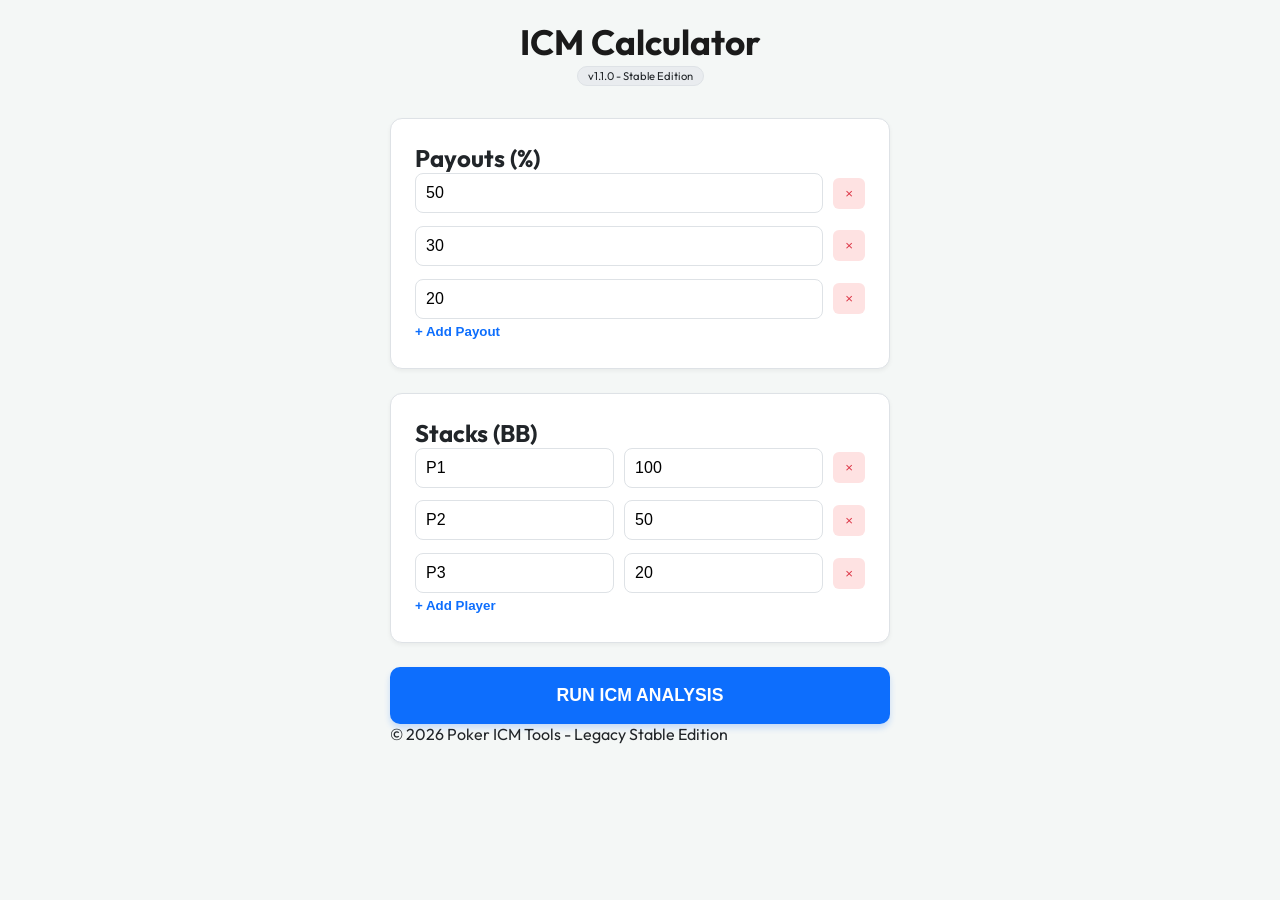
==== commit 7149bc61: "rollback: Restore stable v1.1.0 and enable GitHub Actions auto-deploy." ====
--- a/web/index.html
+++ b/web/index.html
@@ -3,51 +3,42 @@
 <head>
     <meta charset="UTF-8">
     <meta name="viewport" content="width=device-width, initial-scale=1.0, maximum-scale=1.0, user-scalable=no">
-    <title>ICM Calculator - Pure v1.8.0</title>
+    <title>ICM Calculator - Stable v1.1.0</title>
     <link href="https://fonts.googleapis.com/css2?family=Outfit:wght@300;400;600;700;800&display=swap" rel="stylesheet">
-    <link rel="stylesheet" href="style.css?v=1.8.0">
+    <link rel="stylesheet" href="style.css?v=1.1.0">
 </head>
 <body>
     <div class="app-container">
         <header>
             <h1>ICM Calculator</h1>
-            <div class="status-badge">v1.8.0 - Pure ICM (Legacy Mode)</div>
+            <div class="status-badge">v1.1.0 - Stable Edition</div>
         </header>
 
         <main>
-            <!-- 賞金設定 -->
             <section class="card-section">
-                <div class="section-header">
-                    <h2>Payouts (%)</h2>
-                    <button id="add-payout" class="btn-icon">+</button>
-                </div>
+                <h2>Payouts (%)</h2>
                 <div id="payout-list" class="input-list"></div>
+                <button onclick="addPayout()" class="btn-sub">+ Add Payout</button>
             </section>
 
-            <!-- プレイヤー設定 -->
             <section class="card-section">
-                <div class="section-header">
-                    <h2>Stacks (BB)</h2>
-                    <button id="add-player" class="btn-icon">+</button>
-                </div>
+                <h2>Stacks (BB)</h2>
                 <div id="player-list" class="input-list"></div>
+                <button onclick="addPlayer()" class="btn-sub">+ Add Player</button>
             </section>
 
-            <button id="calc-btn" class="btn-primary">計算実行</button>
+            <button id="calc-btn" class="btn-primary" onclick="calculate()">RUN ICM ANALYSIS</button>
 
-            <!-- 計算結果表示エリア -->
             <section id="results-display" class="card-section hidden" style="margin-top: 2rem;">
-                <div class="section-header">
-                    <h2>Analysis Results</h2>
-                </div>
-                <div id="result-list"></div>
+                <h2>Analysis Results</h2>
+                <div id="result-list" class="result-cards"></div>
             </section>
         </main>
 
         <footer>
-            <p>© 2026 Poker ICM Tools - Pure Stable Edition</p>
+            <p>© 2026 Poker ICM Tools - Legacy Stable Edition</p>
         </footer>
     </div>
-    <script src="app.js?v=1.8.0"></script>
+    <script src="app.js?v=1.1.0"></script>
 </body>
 </html>
--- a/web/style.css
+++ b/web/style.css
@@ -7,7 +7,6 @@
     --border: #dee2e6;
     --danger: #dc3545;
     --success: #198754;
-    --warning: #ffc107;
 }
 
 * { box-sizing: border-box; margin: 0; padding: 0; }
@@ -34,46 +33,44 @@
 
 .card-section {
     background: var(--card-bg); border: 1px solid var(--border);
-    border-radius: 8px; padding: 1.5rem; margin-bottom: 1.5rem;
+    border-radius: 12px; padding: 1.5rem; margin-bottom: 1.5rem;
     box-shadow: 0 2px 4px rgba(0,0,0,0.05);
 }
 
-.section-header {
-    display: flex; justify-content: space-between; align-items: center; margin-bottom: 1rem;
+.input-list {
+    display: flex;
+    flex-direction: column;
+    gap: 0.8rem;
 }
 
 .input-row {
-    display: flex; gap: 10px; align-items: center; margin-bottom: 8px;
-    background: #f8f9fa; padding: 10px; border-radius: 8px; border: 1px solid var(--border);
+    display: flex;
+    gap: 10px;
+    align-items: center;
 }
 
 input {
-    flex: 1; min-width: 0; padding: 10px; border-radius: 6px; border: 1px solid var(--border);
+    flex: 1; min-width: 0; padding: 10px; border-radius: 8px;
+    border: 1px solid var(--border); font-size: 1rem;
 }
 
-.btn-remove { background: #fee2e2; color: var(--danger); border: none; padding: 5px 12px; border-radius: 4px; cursor: pointer; }
+.btn-remove { background: #fee2e2; color: var(--danger); border: none; padding: 8px 12px; border-radius: 6px; cursor: pointer; }
+.btn-sub { background: none; border: none; color: var(--primary); cursor: pointer; font-weight: 600; padding: 5px 0; }
 
 .btn-primary {
-    width: 100%; padding: 18px; border-radius: 8px; border: none;
-    background: var(--primary); color: white; font-size: 1.1rem; font-weight: 600;
+    width: 100%; border: none; padding: 18px; border-radius: 10px;
+    background: var(--primary); color: white; font-weight: 700; font-size: 1.1rem; cursor: pointer;
+    box-shadow: 0 4px 6px rgba(13, 110, 253, 0.2);
 }
 
-/* 計算結果 */
+.result-cards { display: flex; flex-direction: column; gap: 1rem; margin-top: 1rem; }
+
 .res-card {
-    background: #ffffff; border: 1px solid var(--border); border-radius: 8px;
-    padding: 1.2rem; margin-bottom: 12px; border-left: 6px solid var(--primary);
+    background: #f8f9fa; border: 1px solid var(--border); border-radius: 8px;
+    padding: 1.2rem; display: flex; justify-content: space-between; align-items: center;
 }
-.res-card-main { display: flex; justify-content: space-between; align-items: center; }
-.res-player { font-size: 1.2rem; font-weight: 700; }
-.res-ev { font-size: 1.6rem; font-weight: 800; color: var(--success); }
-.res-risk { font-size: 0.8rem; color: var(--warning); font-weight: 600; margin-top: 4px; }
 
-.res-bf-details {
-    margin-top: 10px; padding-top: 10px; border-top: 1px dashed var(--border);
-    display: grid; grid-template-columns: 1fr 1fr; gap: 10px;
-}
-.bf-row { font-size: 0.85rem; color: var(--text-dim); }
-.bf-row strong { color: var(--text-main); }
-.bf-re { display: block; color: var(--danger); font-size: 0.75rem; font-weight: 700; }
+.res-player { font-size: 1.1rem; font-weight: 600; }
+.res-ev { font-size: 1.4rem; font-weight: 800; color: var(--success); }
 
 .hidden { display: none; }
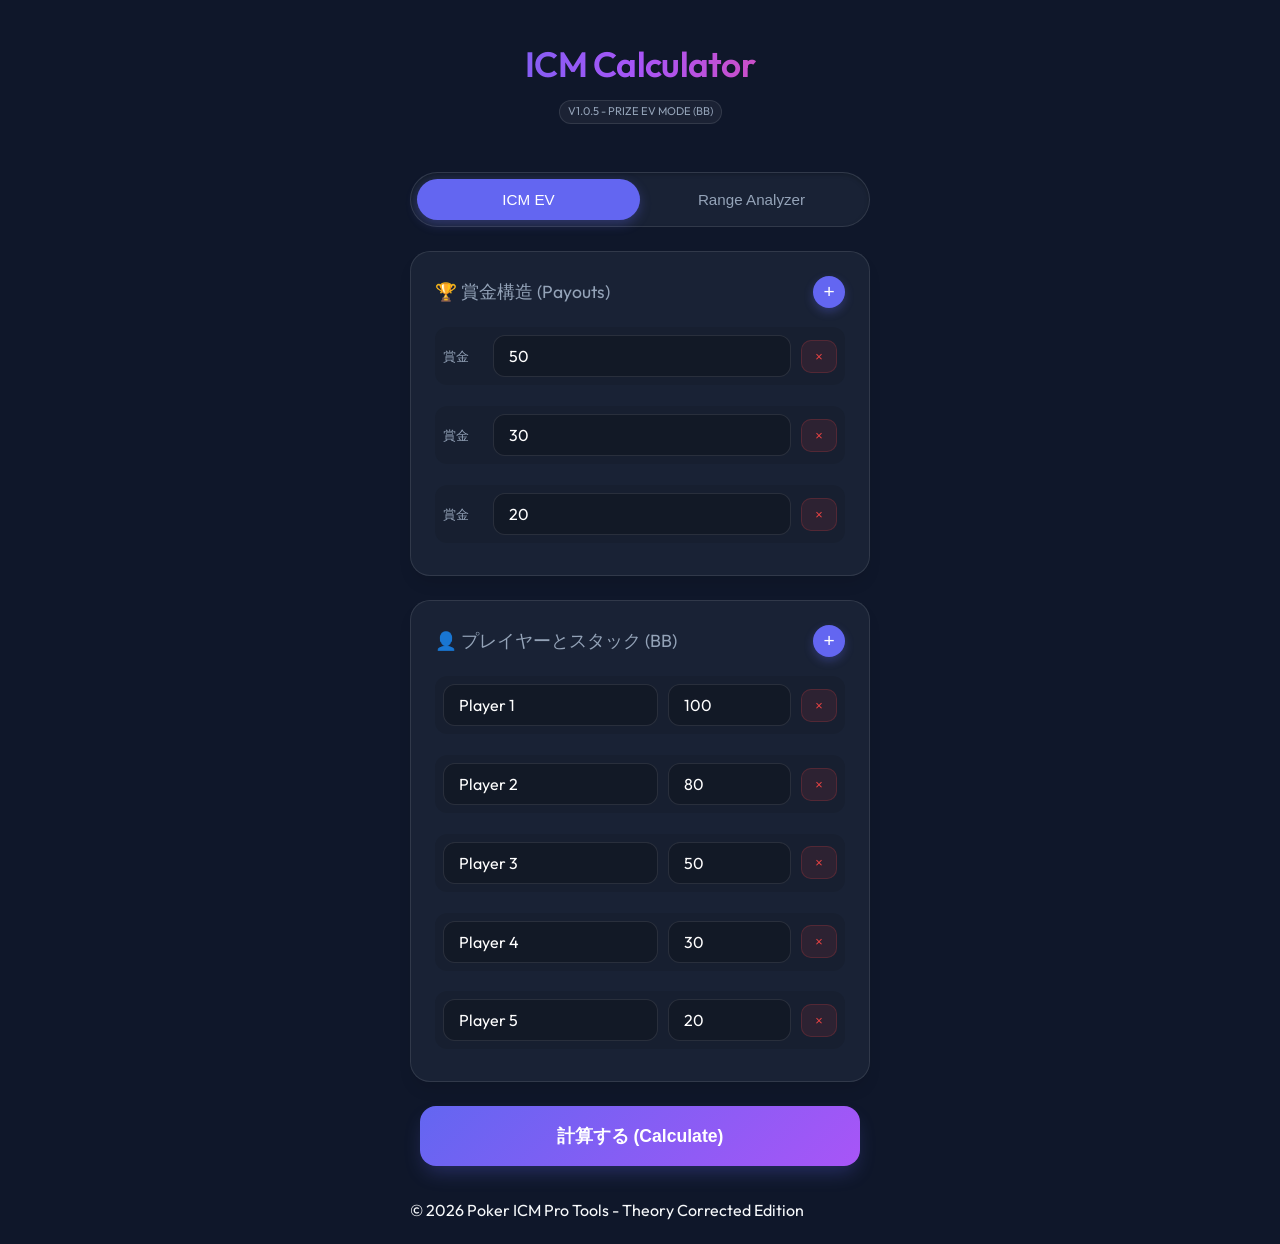
==== commit 522ec0d6: "rollback: Restore to v1.0.5 (stable core)." ====
--- a/web/index.html
+++ b/web/index.html
@@ -3,42 +3,97 @@
 <head>
     <meta charset="UTF-8">
     <meta name="viewport" content="width=device-width, initial-scale=1.0, maximum-scale=1.0, user-scalable=no">
-    <title>ICM Calculator - Stable v1.1.0</title>
-    <link href="https://fonts.googleapis.com/css2?family=Outfit:wght@300;400;600;700;800&display=swap" rel="stylesheet">
-    <link rel="stylesheet" href="style.css?v=1.1.0">
+    <title>ICM Calculator - Poker Pro v1.0.5</title>
+    <link href="https://fonts.googleapis.com/css2?family=Outfit:wght@300;400;600&display=swap" rel="stylesheet">
+    <link rel="stylesheet" href="style.css?v=1.0.5">
+    <link rel="manifest" href="manifest.json?v=1.0.5">
 </head>
 <body>
     <div class="app-container">
         <header>
             <h1>ICM Calculator</h1>
-            <div class="status-badge">v1.1.0 - Stable Edition</div>
+            <div class="status-badge">v1.0.5 - Prize EV Mode (BB)</div>
         </header>
 
         <main>
-            <section class="card-section">
-                <h2>Payouts (%)</h2>
+            <div class="mode-switch">
+                <button id="mode-icm" class="btn-tab active">ICM EV</button>
+                <button id="mode-range" class="btn-tab">Range Analyzer</button>
+            </div>
+
+            <section class="card-section" id="payouts-section">
+                <div class="section-header">
+                    <h2><span class="icon">🏆</span> 賞金構造 (Payouts)</h2>
+                    <button id="add-payout" class="btn-icon">+</button>
+                </div>
                 <div id="payout-list" class="input-list"></div>
-                <button onclick="addPayout()" class="btn-sub">+ Add Payout</button>
             </section>
 
-            <section class="card-section">
-                <h2>Stacks (BB)</h2>
+            <section class="card-section" id="players-section">
+                <div class="section-header">
+                    <h2><span class="icon">👤</span> プレイヤーとスタック (BB)</h2>
+                    <button id="add-player" class="btn-icon">+</button>
+                </div>
                 <div id="player-list" class="input-list"></div>
-                <button onclick="addPlayer()" class="btn-sub">+ Add Player</button>
             </section>
 
-            <button id="calc-btn" class="btn-primary" onclick="calculate()">RUN ICM ANALYSIS</button>
+            <!-- Range Analyzer Mode specific -->
+            <section class="card-section hidden" id="range-settings-section">
+                <div class="section-header">
+                    <h2><span class="icon">🎯</span> 分析設定 (vs All-in)</h2>
+                </div>
+                <div class="input-list">
+                    <div class="input-row-range">
+                        <label>Hero (あなた)</label>
+                        <select id="hero-select" class="range-select"></select>
+                    </div>
+                    <div class="input-row-range">
+                        <label>Villain (プッシュ側)</label>
+                        <select id="villain-select" class="range-select"></select>
+                    </div>
+                    <div class="input-row-range">
+                        <label>相手のプッシュレンジ (選択してください)</label>
+                        <div class="villain-heatmap-wrapper">
+                            <div id="villain-heatmap-grid" class="heatmap-grid selection-grid"></div>
+                        </div>
+                        <div class="range-info">
+                            選択されたレンジ: <span id="villain-range-display">0.0%</span>
+                            (<span id="villain-combos-display">0</span> / 1326 combos)
+                        </div>
+                    </div>
+                </div>
+            </section>
 
-            <section id="results-display" class="card-section hidden" style="margin-top: 2rem;">
-                <h2>Analysis Results</h2>
+            <div class="action-container">
+                <button id="calc-btn" class="btn-primary">計算する (Calculate)</button>
+            </div>
+
+            <!-- Heatmap Container -->
+            <section class="results-section hidden" id="heatmap-section">
+                <h2>コール推奨レンジ</h2>
+                <div class="heatmap-wrapper">
+                    <div id="heatmap-grid" class="heatmap-grid"></div>
+                </div>
+                <div class="heatmap-legend">
+                    <span class="legend-item"><span class="box call"></span> Call</span>
+                    <span class="legend-item"><span class="box fold"></span> Fold</span>
+                    <span id="req-equity-display" class="req-equity">Req. Equity: 0%</span>
+                </div>
+            </section>
+
+            <section class="results-section hidden" id="results-display">
+                <h2>計算結果 (Prize EV)</h2>
                 <div id="result-list" class="result-cards"></div>
+                <div class="total-prize-pool">
+                    合計賞金: <span id="total-payout-display">0</span>
+                </div>
             </section>
         </main>
 
         <footer>
-            <p>© 2026 Poker ICM Tools - Legacy Stable Edition</p>
+            <p>© 2026 Poker ICM Pro Tools - Theory Corrected Edition</p>
         </footer>
     </div>
-    <script src="app.js?v=1.1.0"></script>
+    <script src="app.js?v=1.0.5"></script>
 </body>
 </html>
--- a/web/style.css
+++ b/web/style.css
@@ -1,40 +1,104 @@
 :root {
-    --bg-light: #f4f7f6;
-    --card-bg: #ffffff;
-    --primary: #0d6efd;
-    --text-main: #212529;
-    --text-dim: #6c757d;
-    --border: #dee2e6;
-    --danger: #dc3545;
-    --success: #198754;
-}
-
-* { box-sizing: border-box; margin: 0; padding: 0; }
+    --bg-dark: #0f172a;
+    --card-bg: rgba(30, 41, 59, 0.7);
+    --primary: #6366f1;
+    --primary-glow: rgba(99, 102, 241, 0.3);
+    --secondary: #ec4899;
+    --text-main: #f8fafc;
+    --text-dim: #94a3b8;
+    --danger: #ef4444;
+    --glass: rgba(255, 255, 255, 0.05);
+    --border: rgba(255, 255, 255, 0.1);
+}
+
+* {
+    box-sizing: border-box;
+    margin: 0;
+    padding: 0;
+}
 
 body {
-    font-family: 'Outfit', sans-serif;
-    background-color: var(--bg-light);
+    font-family: 'Outfit', -apple-system, BlinkMacSystemFont, "Segoe UI", Roboto, sans-serif;
+    background-color: var(--bg-dark);
     color: var(--text-main);
-    padding: 20px;
+    line-height: 1.6;
+    -webkit-font-smoothing: antialiased;
+    min-height: 100vh;
 }
 
 .app-container {
     max-width: 500px;
     margin: 0 auto;
-}
-
-header { text-align: center; margin-bottom: 2rem; }
-h1 { font-size: 2.2rem; font-weight: 700; color: #1a1a1a; }
+    padding: 20px;
+}
+
+header {
+    text-align: center;
+    margin-bottom: 2rem;
+    padding: 1rem 0;
+}
+
+h1 {
+    font-size: 2.2rem;
+    font-weight: 600;
+    background: linear-gradient(to right, #6366f1, #a855f7, #ec4899);
+    -webkit-background-clip: text;
+    background-clip: text;
+    -webkit-text-fill-color: transparent;
+    letter-spacing: -0.02em;
+}
 
 .status-badge {
-    display: inline-block; font-size: 0.7rem; padding: 2px 10px;
-    background: #e9ecef; border: 1px solid var(--border); border-radius: 100px;
+    display: inline-block;
+    font-size: 0.7rem;
+    padding: 2px 8px;
+    background: var(--glass);
+    border: 1px solid var(--border);
+    border-radius: 100px;
+    color: var(--text-dim);
+    margin-top: 0.5rem;
+    text-transform: uppercase;
+}
+
+h2 {
+    font-size: 1.1rem;
+    font-weight: 400;
+    color: var(--text-dim);
 }
 
 .card-section {
-    background: var(--card-bg); border: 1px solid var(--border);
-    border-radius: 12px; padding: 1.5rem; margin-bottom: 1.5rem;
-    box-shadow: 0 2px 4px rgba(0,0,0,0.05);
+    background: var(--card-bg);
+    backdrop-filter: blur(12px);
+    -webkit-backdrop-filter: blur(12px);
+    border: 1px solid var(--border);
+    border-radius: 20px;
+    padding: 1.5rem;
+    margin-bottom: 1.5rem;
+    box-shadow: 0 10px 15px -3px rgba(0, 0, 0, 0.1);
+}
+
+.section-header {
+    display: flex;
+    justify-content: space-between;
+    align-items: center;
+    margin-bottom: 1.2rem;
+}
+
+.btn-icon {
+    background: var(--primary);
+    color: white;
+    border: none;
+    width: 32px;
+    height: 32px;
+    border-radius: 50%;
+    font-size: 1.2rem;
+    cursor: pointer;
+    box-shadow: 0 4px 10px var(--primary-glow);
+    transition: transform 0.2s cubic-bezier(0.175, 0.885, 0.32, 1.275);
+}
+
+.btn-icon:active {
+    transform: scale(0.9);
 }
 
 .input-list {
@@ -44,33 +108,278 @@
 }
 
 .input-row {
-    display: flex;
+    display: grid;
+    grid-template-columns: 1fr 120px 40px;
     gap: 10px;
     align-items: center;
+    animation: slideIn 0.3s ease;
+}
+
+@keyframes slideIn {
+    from { opacity: 0; transform: translateY(10px); }
+    to { opacity: 1; transform: translateY(0); }
 }
 
 input {
-    flex: 1; min-width: 0; padding: 10px; border-radius: 8px;
-    border: 1px solid var(--border); font-size: 1rem;
-}
-
-.btn-remove { background: #fee2e2; color: var(--danger); border: none; padding: 8px 12px; border-radius: 6px; cursor: pointer; }
-.btn-sub { background: none; border: none; color: var(--primary); cursor: pointer; font-weight: 600; padding: 5px 0; }
+    background: rgba(0, 0, 0, 0.2);
+    border: 1px solid var(--border);
+    color: white;
+    padding: 10px 15px;
+    border-radius: 12px;
+    font-size: 1rem;
+    font-family: inherit;
+    transition: border-color 0.2s, box-shadow 0.2s;
+}
+
+input:focus {
+    outline: none;
+    border-color: var(--primary);
+    box-shadow: 0 0 0 3px var(--primary-glow);
+}
+
+.btn-remove {
+    background: rgba(239, 68, 68, 0.1);
+    color: var(--danger);
+    border: 1px solid rgba(239, 68, 68, 0.2);
+    padding: 8px;
+    border-radius: 10px;
+    cursor: pointer;
+    font-size: 0.8rem;
+}
+
+.btn-remove:active {
+    background: rgba(239, 68, 68, 0.2);
+}
+
+.action-container {
+    padding: 0 10px 2rem;
+}
 
 .btn-primary {
-    width: 100%; border: none; padding: 18px; border-radius: 10px;
-    background: var(--primary); color: white; font-weight: 700; font-size: 1.1rem; cursor: pointer;
-    box-shadow: 0 4px 6px rgba(13, 110, 253, 0.2);
-}
-
-.result-cards { display: flex; flex-direction: column; gap: 1rem; margin-top: 1rem; }
+    width: 100%;
+    padding: 18px;
+    border-radius: 16px;
+    border: none;
+    background: linear-gradient(135deg, #6366f1 0%, #a855f7 100%);
+    color: white;
+    font-size: 1.1rem;
+    font-weight: 600;
+    cursor: pointer;
+    box-shadow: 0 10px 20px -5px var(--primary-glow);
+    transition: all 0.3s ease;
+}
+
+.btn-primary:active {
+    transform: translateY(2px);
+    box-shadow: 0 5px 10px -5px var(--primary-glow);
+}
+
+.results-section {
+    margin-top: 2rem;
+    animation: fadeIn 0.5s ease;
+}
+
+@keyframes fadeIn {
+    from { opacity: 0; }
+    to { opacity: 1; }
+}
+
+.hidden {
+    display: none;
+}
+
+.result-cards {
+    display: flex;
+    flex-direction: column;
+    gap: 1rem;
+    margin-top: 1rem;
+}
 
 .res-card {
-    background: #f8f9fa; border: 1px solid var(--border); border-radius: 8px;
-    padding: 1.2rem; display: flex; justify-content: space-between; align-items: center;
-}
-
-.res-player { font-size: 1.1rem; font-weight: 600; }
-.res-ev { font-size: 1.4rem; font-weight: 800; color: var(--success); }
-
-.hidden { display: none; }
+    background: linear-gradient(135deg, rgba(255,255,255,0.05) 0%, rgba(255,255,255,0.01) 100%);
+    border: 1px solid var(--border);
+    border-radius: 16px;
+    padding: 1.2rem;
+    display: flex;
+    justify-content: space-between;
+    align-items: center;
+}
+
+.res-player {
+    font-size: 1.1rem;
+    font-weight: 400;
+}
+
+.res-ev {
+    font-size: 1.3rem;
+    font-weight: 600;
+    color: #4ade80; /* Success green */
+}
+
+.res-meta {
+    font-size: 0.8rem;
+    color: var(--text-dim);
+}
+
+.mode-switch {
+    display: flex;
+    background: var(--card-bg);
+    border: 1px solid var(--border);
+    border-radius: 100px; /* Rounded pill style */
+    padding: 6px;
+    margin-bottom: 1.5rem;
+    box-shadow: inset 0 2px 4px rgba(0,0,0,0.2);
+}
+
+.btn-tab {
+    flex: 1;
+    background: transparent;
+    border: none;
+    color: var(--text-dim);
+    padding: 12px;
+    border-radius: 100px;
+    font-size: 0.95rem;
+    font-weight: 500;
+    cursor: pointer;
+    transition: 0.3s cubic-bezier(0.4, 0, 0.2, 1);
+}
+
+.btn-tab.active {
+    background: var(--primary);
+    color: white;
+    box-shadow: 0 4px 12px var(--primary-glow);
+}
+
+.input-row {
+    display: flex;
+    gap: 10px;
+    align-items: center;
+    background: rgba(0,0,0,0.1);
+    padding: 8px;
+    border-radius: 12px;
+    margin-bottom: 8px;
+}
+
+.input-row label { flex: 0 0 40px; font-size: 0.8rem; color: var(--text-dim); }
+.input-row input { flex: 1; min-width: 0; }
+.input-row .player-name { flex: 2; }
+.input-row .btn-remove { width: 36px; flex-shrink: 0; }
+
+.input-row-range {
+    display: flex;
+    flex-direction: column;
+    gap: 8px;
+    margin-bottom: 1rem;
+}
+
+.range-select, #villain-range-pct {
+    width: 100%;
+    background: rgba(0, 0, 0, 0.4);
+    border: 1px solid var(--border);
+    color: white;
+    padding: 14px;
+    border-radius: 14px;
+    font-size: 1.1rem;
+    -webkit-appearance: none;
+}
+
+/* Heatmap Grid Mobile Optimization */
+.heatmap-wrapper {
+    background: #000;
+    padding: 4px;
+    border-radius: 12px;
+    border: 2px solid var(--border);
+    margin: 1.5rem 0;
+    width: 100%;
+    overflow-x: auto; /* Allow scrolling if very narrow */
+    -webkit-overflow-scrolling: touch;
+}
+
+.heatmap-grid {
+    display: grid;
+    grid-template-columns: repeat(13, 1fr);
+    gap: 1px;
+    min-width: 320px; /* Avoid collapsing icons too much */
+}
+
+.hand-cell {
+    aspect-ratio: 1 / 1;
+    display: flex;
+    align-items: center;
+    justify-content: center;
+    font-size: 0.45rem; /* Very small but readable on mobile displays */
+    border-radius: 1px;
+    background: #1e293b;
+    color: rgba(255,255,255,0.4);
+    font-weight: 300;
+}
+
+.hand-cell.call {
+    background: linear-gradient(135deg, #22c55e 0%, #16a34a 100%);
+    color: white;
+    font-weight: 600;
+    box-shadow: inset 0 0 8px rgba(0,0,0,0.2);
+}
+
+.hand-cell.fold {
+    background: #1e293b;
+    opacity: 0.6;
+}
+
+.heatmap-legend {
+    display: flex;
+    flex-wrap: wrap;
+    align-items: center;
+    gap: 10px;
+    font-size: 0.85rem;
+    color: var(--text-dim);
+    margin-top: 10px;
+}
+
+.legend-item { display: flex; align-items: center; gap: 6px; }
+.box { width: 14px; height: 14px; border-radius: 3px; }
+.box.call { background: #22c55e; }
+.box.fold { background: #1e293b; border: 1px solid var(--border); }
+.req-equity { margin-left: auto; font-weight: 700; color: #4ade80; font-size: 1rem; }
+
+.selection-grid .hand-cell {
+    cursor: pointer;
+    border: 1px solid rgba(255,255,255,0.05);
+    background: #0f172a;
+}
+
+.selection-grid .hand-cell:active {
+    transform: scale(0.9);
+}
+
+.selection-grid .hand-cell.selected {
+    background: linear-gradient(135deg, #f59e0b 0%, #d97706 100%); /* Amber/Gold for Villain Push */
+    color: white;
+    font-weight: 600;
+}
+
+.range-info {
+    text-align: right;
+    font-size: 0.85rem;
+    color: var(--text-dim);
+    margin-top: 5px;
+}
+
+#villain-range-display {
+    color: #f59e0b;
+    font-weight: 700;
+}
+
+.villain-heatmap-wrapper {
+    background: #000;
+    padding: 2px;
+    border-radius: 8px;
+    border: 1px solid rgba(245, 158, 11, 0.3);
+    margin-bottom: 5px;
+}
+
+@media (max-width: 480px) {
+    .hand-cell { font-size: 0.4rem; transform: scale(1); }
+    h1 { font-size: 1.8rem; }
+    .card-section { padding: 1rem; border-radius: 16px; }
+}
